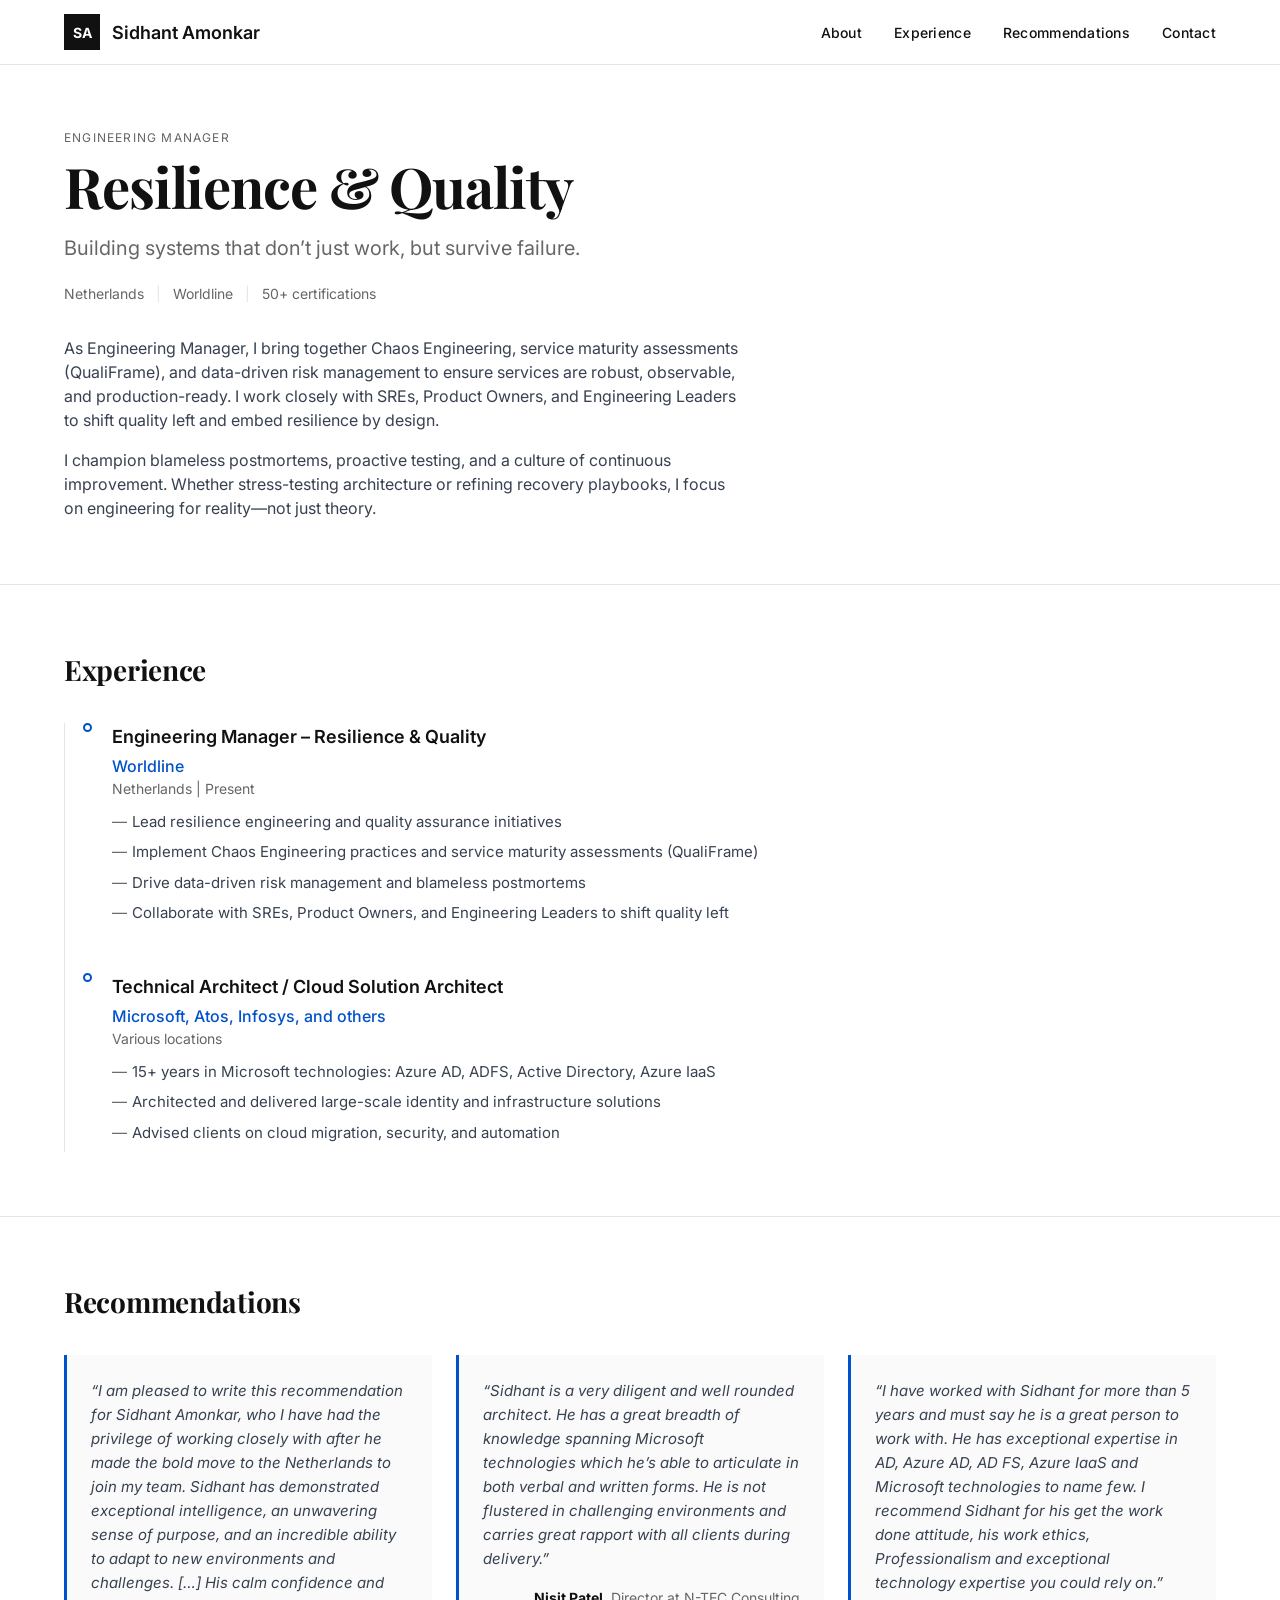
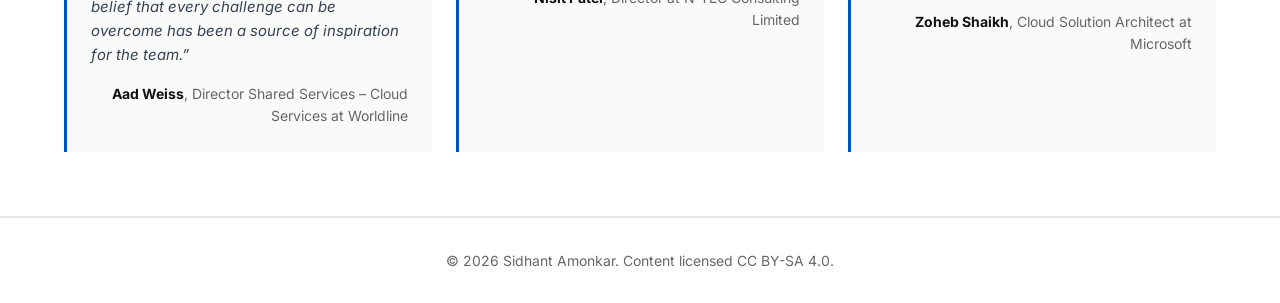
==== portfolio/index.html @ 20e5b373 "feat(portfolio): add Swiss-style portfolio with UX optimizer - Add portfolio service: nginx containe" ====
<!DOCTYPE html>
<html lang="en">
<head>
  <meta charset="UTF-8">
  <meta name="viewport" content="width=device-width, initial-scale=1.0">
  <title>Sidhant Amonkar | Engineering Manager</title>
  <link rel="preconnect" href="https://fonts.googleapis.com">
  <link rel="preconnect" href="https://fonts.gstatic.com" crossorigin>
  <link href="https://fonts.googleapis.com/css2?family=Inter:wght@300;400;500;600;700&family=Playfair+Display:wght@600;700&display=swap" rel="stylesheet">
  <link rel="stylesheet" href="style.css">
</head>
<body>
  <header class="header">
    <div class="container header-inner">
      <div class="logo">
        <span class="logo-mark">SA</span>
        <span class="logo-text">Sidhant Amonkar</span>
      </div>
      <nav class="nav">
        <a href="#about">About</a>
        <a href="#experience">Experience</a>
        <a href="#recommendations">Recommendations</a>
        <a href="mailto:sidhant.amonkar@homelabdev.space">Contact</a>
      </nav>
    </div>
  </header>

  <main>
    <section class="hero">
      <div class="container">
        <div class="hero-content">
          <p class="eyebrow">Engineering Manager</p>
          <h1>Resilience & Quality</h1>
          <p class="summary">Building systems that don’t just work, but survive failure.</p>
          <div class="hero-meta">
            <span>Netherlands</span>
            <span class="divider">|</span>
            <span>Worldline</span>
            <span class="divider">|</span>
            <span>50+ certifications</span>
          </div>
        </div>
        <div class="hero-about">
          <p>As Engineering Manager, I bring together Chaos Engineering, service maturity assessments (QualiFrame), and data-driven risk management to ensure services are robust, observable, and production-ready. I work closely with SREs, Product Owners, and Engineering Leaders to shift quality left and embed resilience by design.</p>
          <p>I champion blameless postmortems, proactive testing, and a culture of continuous improvement. Whether stress-testing architecture or refining recovery playbooks, I focus on engineering for reality—not just theory.</p>
        </div>
      </div>
    </section>

    <section id="experience" class="section experience">
      <div class="container">
        <h2>Experience</h2>
        <div class="timeline">
          <article class="timeline-item">
            <div class="timeline-marker"></div>
            <div class="timeline-content">
              <h3>Engineering Manager – Resilience & Quality</h3>
              <p class="company">Worldline</p>
              <p class="period">Netherlands | Present</p>
              <ul>
                <li>Lead resilience engineering and quality assurance initiatives</li>
                <li>Implement Chaos Engineering practices and service maturity assessments (QualiFrame)</li>
                <li>Drive data-driven risk management and blameless postmortems</li>
                <li>Collaborate with SREs, Product Owners, and Engineering Leaders to shift quality left</li>
              </ul>
            </div>
          </article>
          <article class="timeline-item">
            <div class="timeline-marker"></div>
            <div class="timeline-content">
              <h3>Technical Architect / Cloud Solution Architect</h3>
              <p class="company">Microsoft, Atos, Infosys, and others</p>
              <p class="period">Various locations</p>
              <ul>
                <li>15+ years in Microsoft technologies: Azure AD, ADFS, Active Directory, Azure IaaS</li>
                <li>Architected and delivered large-scale identity and infrastructure solutions</li>
                <li>Advised clients on cloud migration, security, and automation</li>
              </ul>
            </div>
          </article>
        </div>
      </div>
    </section>

    <section id="recommendations" class="section recommendations">
      <div class="container">
        <h2>Recommendations</h2>
        <div class="quote-grid">
          <blockquote class="quote-card">
            <p>“I am pleased to write this recommendation for Sidhant Amonkar, who I have had the privilege of working closely with after he made the bold move to the Netherlands to join my team. Sidhant has demonstrated exceptional intelligence, an unwavering sense of purpose, and an incredible ability to adapt to new environments and challenges. […] His calm confidence and belief that every challenge can be overcome has been a source of inspiration for the team.”</p>
            <footer>
              <strong>Aad Weiss</strong>, Director Shared Services – Cloud Services at Worldline
            </footer>
          </blockquote>
          <blockquote class="quote-card">
            <p>“Sidhant is a very diligent and well rounded architect. He has a great breadth of knowledge spanning Microsoft technologies which he’s able to articulate in both verbal and written forms. He is not flustered in challenging environments and carries great rapport with all clients during delivery.”</p>
            <footer>
              <strong>Nisit Patel</strong>, Director at N-TEC Consulting Limited
            </footer>
          </blockquote>
          <blockquote class="quote-card">
            <p>“I have worked with Sidhant for more than 5 years and must say he is a great person to work with. He has exceptional expertise in AD, Azure AD, AD FS, Azure IaaS and Microsoft technologies to name few. I recommend Sidhant for his get the work done attitude, his work ethics, Professionalism and exceptional technology expertise you could rely on.”</p>
            <footer>
              <strong>Zoheb Shaikh</strong>, Cloud Solution Architect at Microsoft
            </footer>
          </blockquote>
        </div>
      </div>
    </section>
  </main>

  <footer class="footer">
    <div class="container">
      <p>© <span id="year"></span> Sidhant Amonkar. Content licensed CC BY-SA 4.0.</p>
    </div>
  </footer>

  <script>
    document.getElementById('year').textContent = new Date().getFullYear();
  </script>
</body>
</html>
---- portfolio/style.css ----
/* Swiss Design – Clean, Grid, Precision */
:root {
  --bg: #ffffff;
  --fg: #111111;
  --muted: #666666;
  --accent: #0052cc;
  --rule: #e5e5e5;
  --max: 1200px;
  --spacing: 1.5rem;
  --type-sans: 'Inter', -apple-system, BlinkMacSystemFont, 'Segoe UI', sans-serif;
  --type-display: 'Playfair Display', Georgia, serif;
}

*, *::before, *::after { box-sizing: border-box; margin: 0; padding: 0; }

html { font-size: 16px; scroll-behavior: smooth; }

body {
  font-family: var(--type-sans);
  background: var(--bg);
  color: var(--fg);
  line-height: 1.5;
  -webkit-font-smoothing: antialiased;
  -moz-osx-font-smoothing: grayscale;
}

.container {
  max-width: var(--max);
  margin: 0 auto;
  padding: 0 var(--spacing);
}

/* Header */
.header {
  border-bottom: 1px solid var(--rule);
  position: sticky;
  top: 0;
  background: var(--bg);
  z-index: 10;
}
.header-inner {
  display: flex;
  justify-content: space-between;
  align-items: center;
  height: 64px;
}
.logo {
  display: flex;
  align-items: center;
  gap: 0.75rem;
  font-weight: 600;
  font-size: 1.125rem;
}
.logo-mark {
  display: grid;
  place-items: center;
  width: 36px;
  height: 36px;
  background: var(--fg);
  color: var(--bg);
  font-size: 0.875rem;
  font-weight: 700;
}
.logo-text { display: none; }
@media (min-width: 600px) { .logo-text { display: inline; } }

.nav { display: none; gap: 2rem; font-size: 0.875rem; font-weight: 500; }
.nav a { color: var(--fg); text-decoration: none; letter-spacing: 0.02em; }
.nav a:hover { color: var(--accent); }
@media (min-width: 768px) { .nav { display: flex; } }

/* Hero */
.hero {
  padding: 4rem 0 3rem;
  border-bottom: 1px solid var(--rule);
}
.hero-content { margin-bottom: 2rem; }
.eyebrow {
  font-size: 0.75rem;
  text-transform: uppercase;
  letter-spacing: 0.1em;
  color: var(--muted);
  margin-bottom: 0.5rem;
}
.hero h1 {
  font-family: var(--type-display);
  font-size: clamp(2rem, 5vw, 3.5rem);
  font-weight: 700;
  letter-spacing: -0.02em;
  line-height: 1.1;
  margin-bottom: 1rem;
}
.summary {
  font-size: 1.25rem;
  max-width: 680px;
  color: var(--muted);
  margin-bottom: 1.25rem;
}
.hero-meta {
  display: flex;
  flex-wrap: wrap;
  gap: 0.75rem;
  align-items: center;
  font-size: 0.875rem;
  color: var(--muted);
}
.divider { color: var(--rule); }
.hero-about p {
  max-width: 680px;
  font-size: 1rem;
  margin-bottom: 1rem;
  color: #374151;
}

/* Sections */
.section { padding: 4rem 0; border-bottom: 1px solid var(--rule); }
.section h2 {
  font-family: var(--type-display);
  font-size: 1.75rem;
  margin-bottom: 2rem;
  letter-spacing: -0.01em;
}

/* Timeline */
.timeline { display: grid; gap: 2.5rem; position: relative; padding-left: 1.5rem; }
.timeline::before {
  content: '';
  position: absolute;
  left: 0;
  top: 0;
  bottom: 0;
  width: 1px;
  background: var(--rule);
}
.timeline-marker {
  position: absolute;
  left: -5px;
  top: 0;
  width: 9px;
  height: 9px;
  border-radius: 50%;
  background: var(--bg);
  border: 2px solid var(--accent);
}
.timeline-item { position: relative; padding-left: 1.5rem; }
.timeline-content h3 {
  font-size: 1.125rem;
  font-weight: 600;
  margin-bottom: 0.25rem;
}
.company { font-weight: 500; color: var(--accent); }
.period { font-size: 0.875rem; color: var(--muted); margin-bottom: 0.75rem; }
.timeline-content ul {
  list-style: none;
  padding-left: 0;
}
.timeline-content li {
  position: relative;
  padding-left: 1.25rem;
  margin-bottom: 0.5rem;
  font-size: 0.9375rem;
  color: #374151;
}
.timeline-content li::before {
  content: '—';
  position: absolute;
  left: 0;
  color: var(--muted);
}

/* Recommendations Grid */
.quote-grid {
  display: grid;
  gap: 1.5rem;
}
@media (min-width: 768px) { .quote-grid { grid-template-columns: repeat(2, 1fr); } }
@media (min-width: 1024px) { .quote-grid { grid-template-columns: repeat(3, 1fr); } }

.quote-card {
  background: #fafafa;
  border-left: 3px solid var(--accent);
  padding: 1.5rem;
  font-size: 0.9375rem;
  line-height: 1.6;
  color: #374151;
}
.quote-card p { margin-bottom: 1rem; font-style: italic; }
.quote-card footer { font-size: 0.875rem; color: var(--muted); text-align: right; }
.quote-card footer strong { color: var(--fg); }

/* Footer */
.footer {
  padding: 2rem 0;
  text-align: center;
  font-size: 0.875rem;
  color: var(--muted);
  border-top: 1px solid var(--rule);
}

/* Responsive typography */
@media (max-width: 600px) {
  .hero { padding: 3rem 0 2rem; }
  .section { padding: 3rem 0; }
}
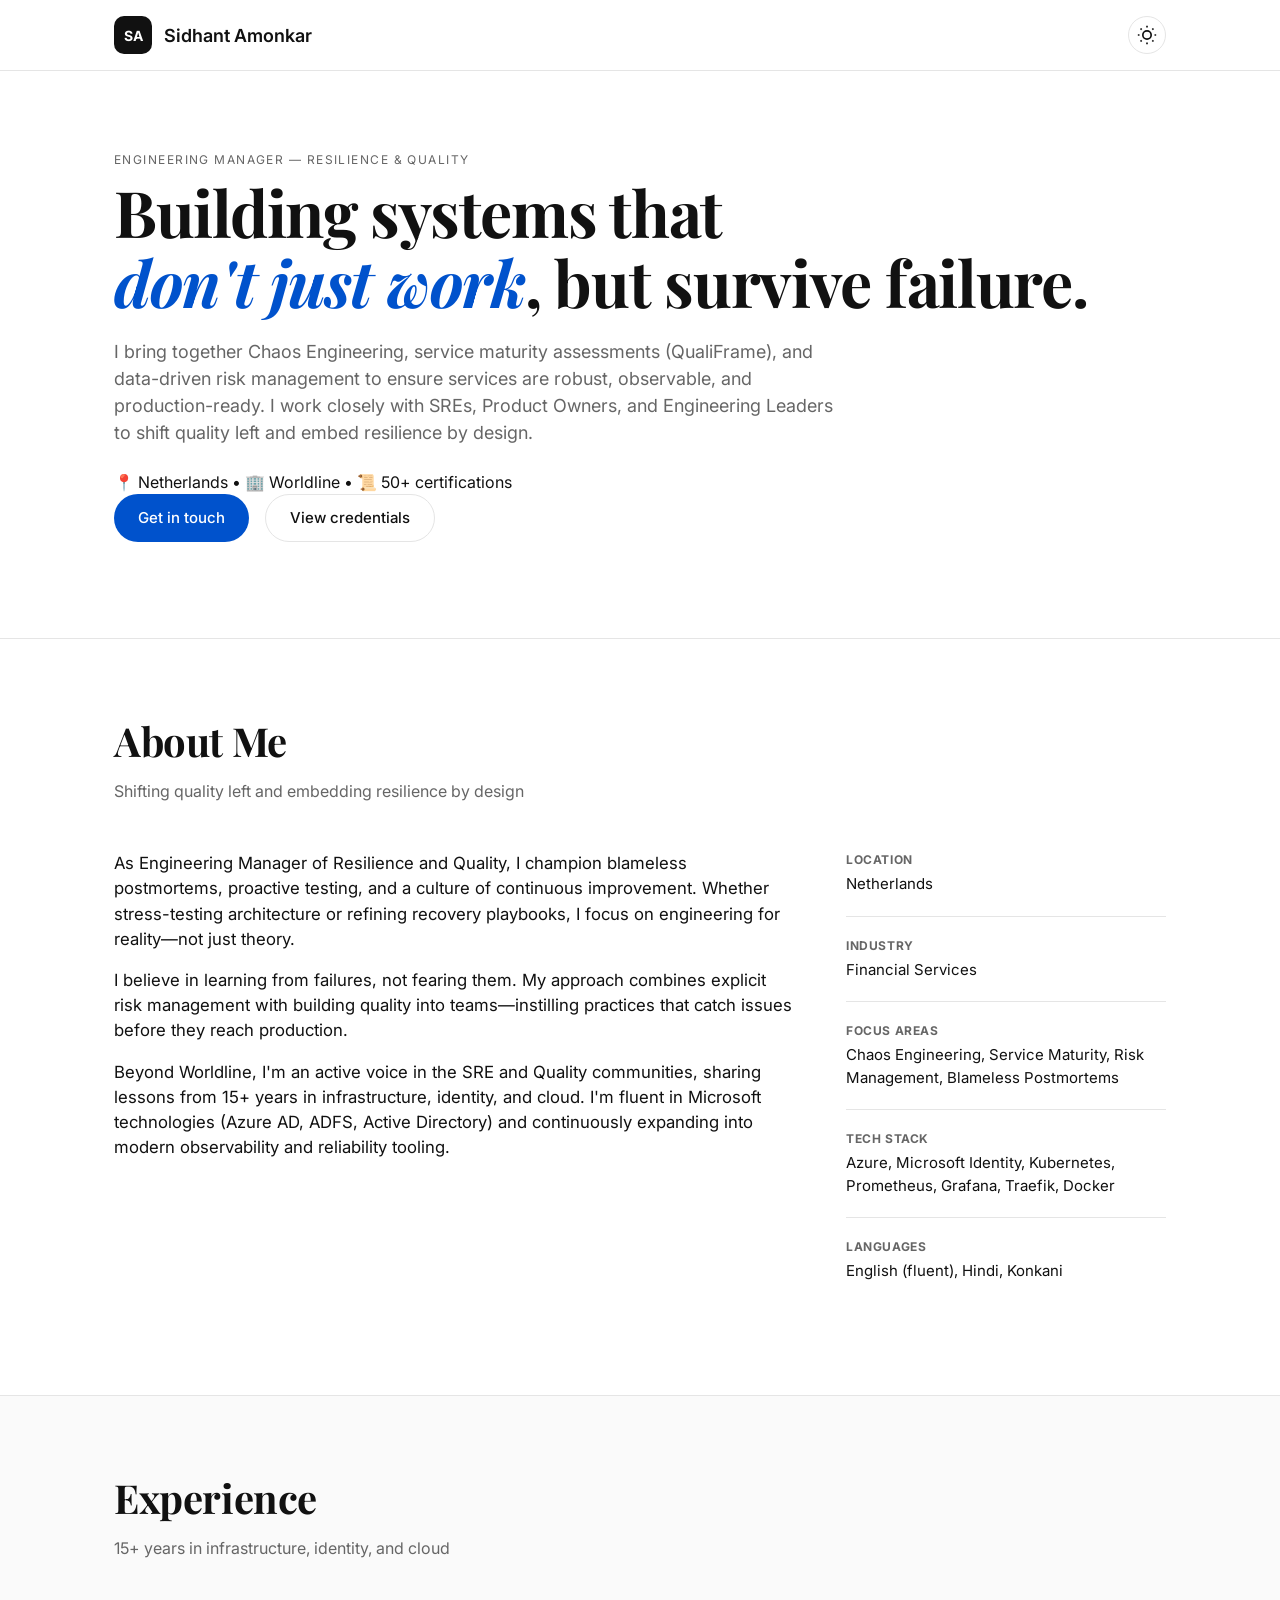
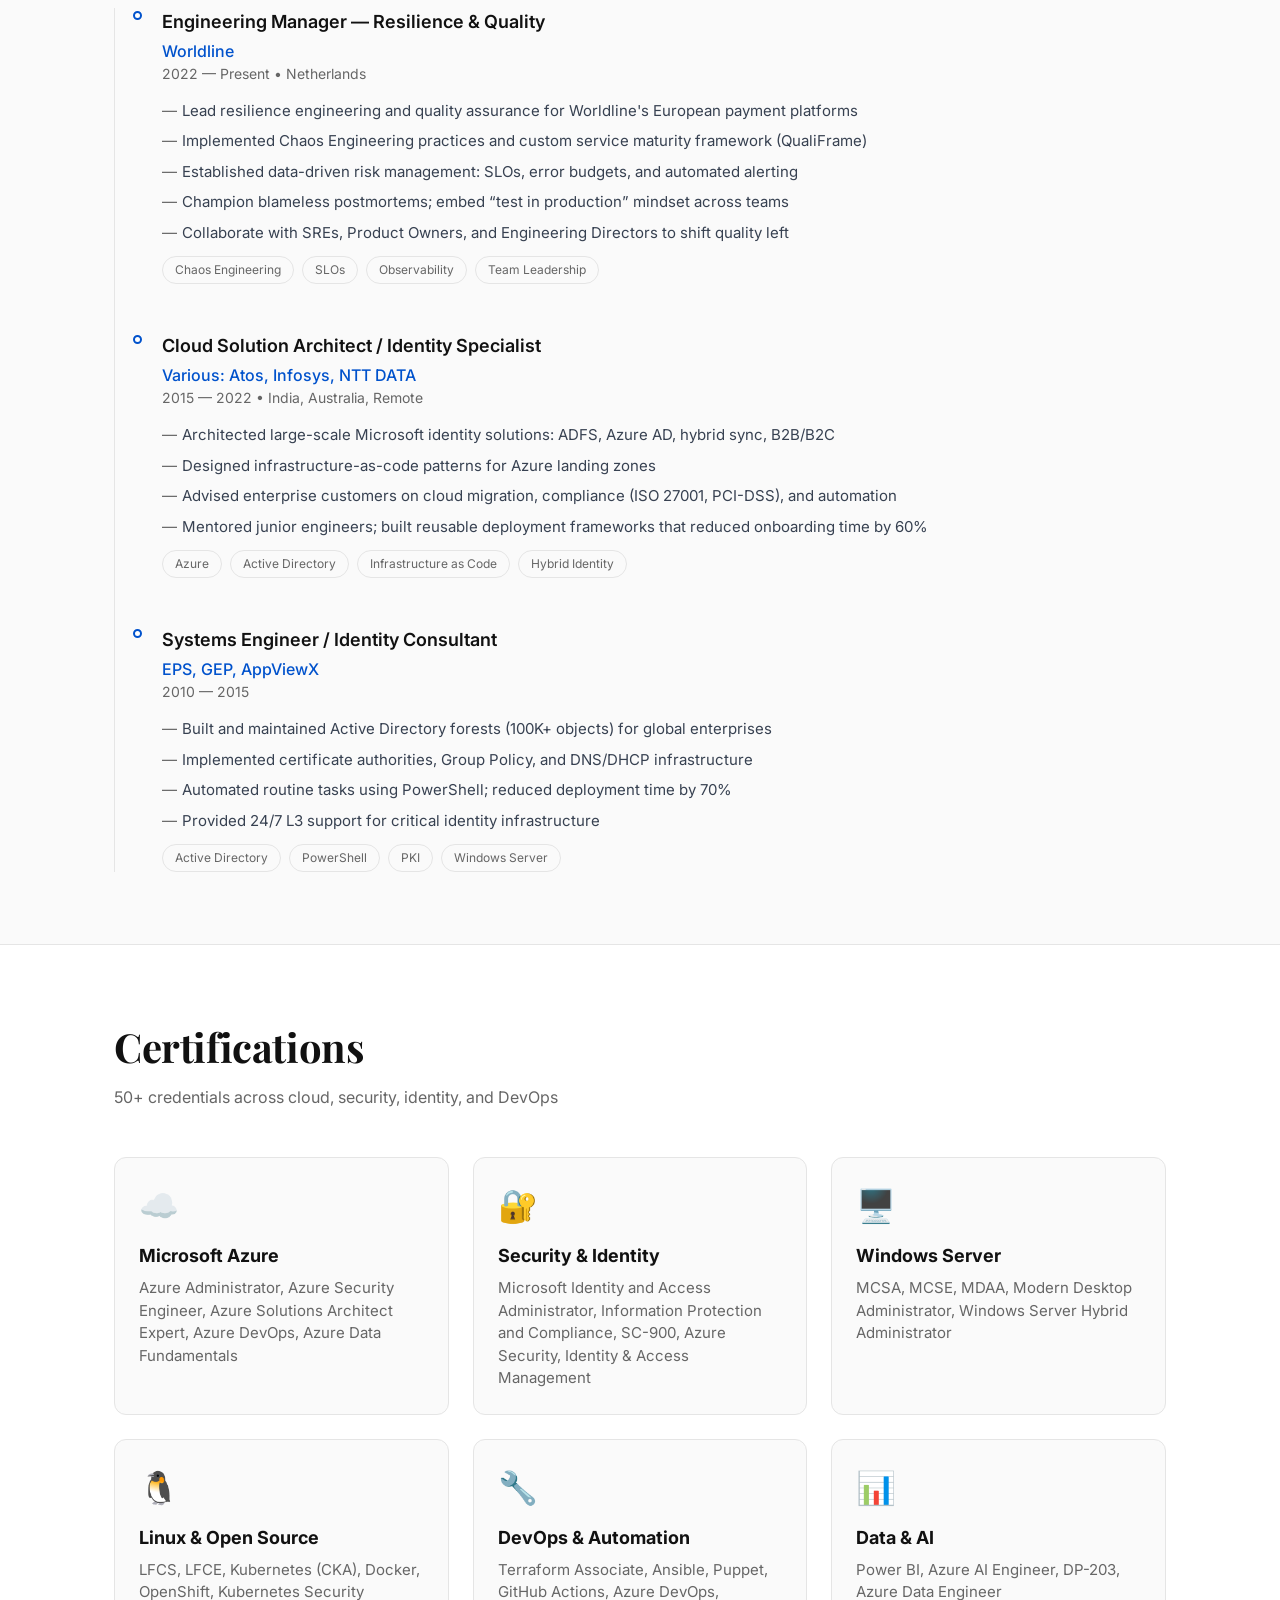
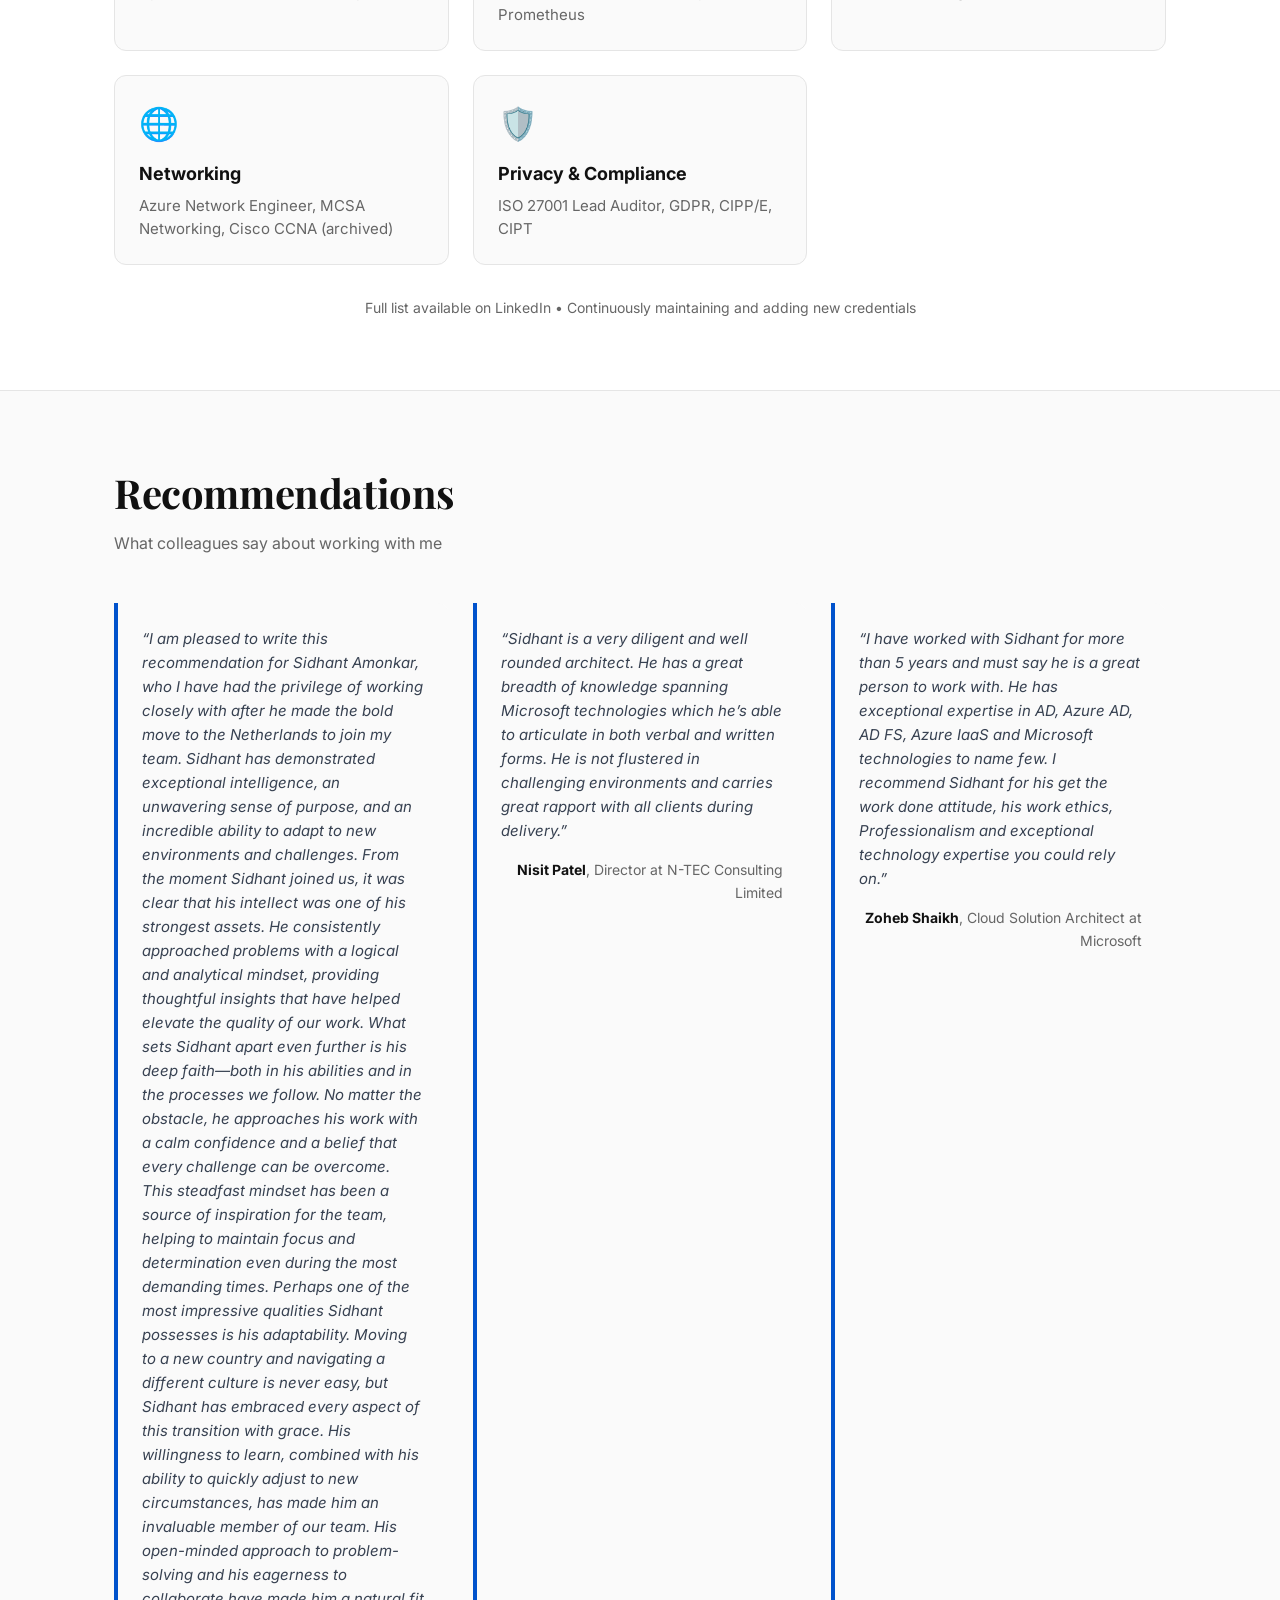
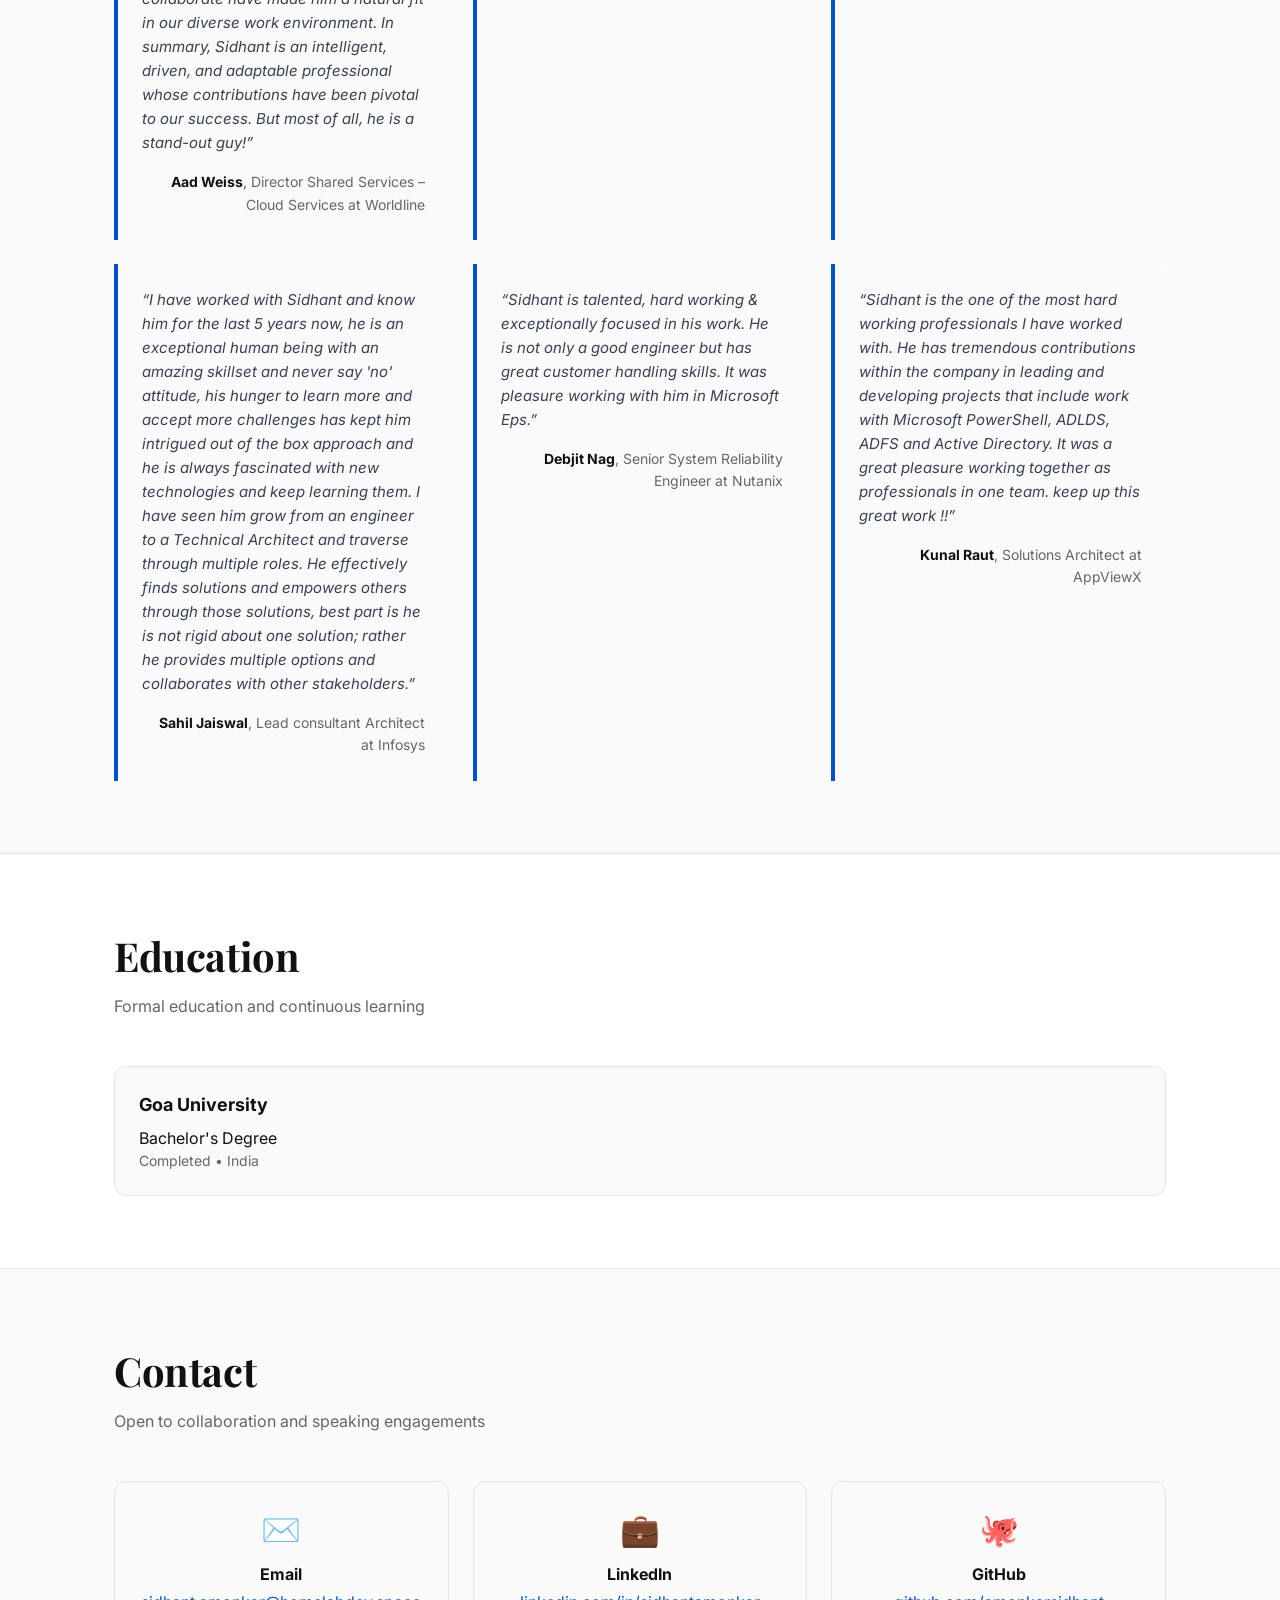
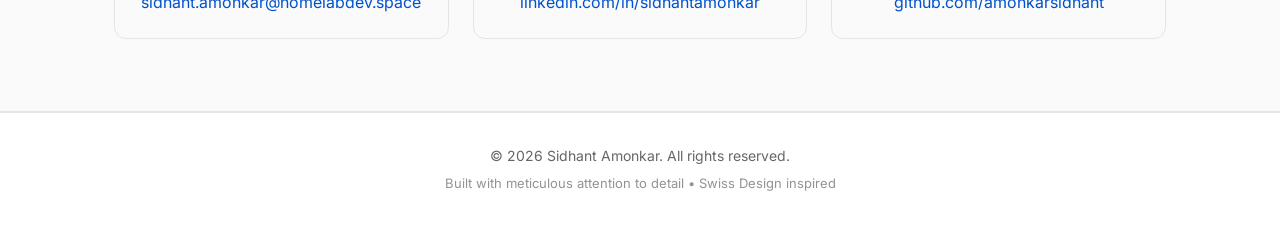
==== commit 5c97746e: "feat(portfolio): comprehensive rewrite — full LinkedIn data, Swiss Design elevated - Complete redesi" ====
--- a/portfolio/index.html
+++ b/portfolio/index.html
@@ -4,106 +4,310 @@
   <meta charset="UTF-8">
   <meta name="viewport" content="width=device-width, initial-scale=1.0">
   <title>Sidhant Amonkar | Engineering Manager</title>
+  <meta name="description" content="Engineering Manager – Resilience & Quality at Worldline. 50+ IT certifications. Chaos Engineering, Service Maturity, Risk Management.">
   <link rel="preconnect" href="https://fonts.googleapis.com">
   <link rel="preconnect" href="https://fonts.gstatic.com" crossorigin>
-  <link href="https://fonts.googleapis.com/css2?family=Inter:wght@300;400;500;600;700&family=Playfair+Display:wght@600;700&display=swap" rel="stylesheet">
+  <link href="https://fonts.googleapis.com/css2?family=Inter:wght@300;400;500;600;700;800&family=Playfair+Display:wght@600;700;800&display=swap" rel="stylesheet">
   <link rel="stylesheet" href="style.css">
 </head>
-<body>
+<body class="light-mode">
+  <!-- Skip link for accessibility -->
+  <a href="#main" class="skip-link">Skip to content</a>
+
+  <!-- Header -->
   <header class="header">
-    <div class="container header-inner">
-      <div class="logo">
-        <span class="logo-mark">SA</span>
-        <span class="logo-text">Sidhant Amonkar</span>
-      </div>
-      <nav class="nav">
-        <a href="#about">About</a>
-        <a href="#experience">Experience</a>
-        <a href="#recommendations">Recommendations</a>
-        <a href="mailto:sidhant.amonkar@homelabdev.space">Contact</a>
-      </nav>
+    <div class="container">
+      <div class="header-inner">
+        <a href="#" class="logo">
+          <span class="logo-mark">SA</span>
+          <span class="logo-text">Sidhant Amonkar</span>
+        </a>
+        <button id="theme-toggle" class="theme-toggle" aria-label="Toggle dark mode">
+          <svg class="icon-sun" width="20" height="20" viewBox="0 0 24 24" fill="none" stroke="currentColor" stroke-width="2"><circle cx="12" cy="12" r="5"/><path d="M12 1v2M12 21v2M4.22 4.22l1.42 1.42M18.36 18.36l1.42 1.42M1 12h2M21 12h2M4.22 19.78l1.42-1.42M18.36 5.64l1.42-1.42"/></svg>
+          <svg class="icon-moon" width="20" height="20" viewBox="0 0 24 24" fill="none" stroke="currentColor" stroke-width="2"><path d="M21 12.79A9 9 0 1 1 11.21 3 7 7 0 0 0 21 12.79z"/></svg>
+        </button>
+      </div>
     </div>
   </header>
 
-  <main>
+  <main id="main">
+    <!-- Hero -->
     <section class="hero">
       <div class="container">
         <div class="hero-content">
-          <p class="eyebrow">Engineering Manager</p>
-          <h1>Resilience & Quality</h1>
-          <p class="summary">Building systems that don’t just work, but survive failure.</p>
-          <div class="hero-meta">
-            <span>Netherlands</span>
-            <span class="divider">|</span>
-            <span>Worldline</span>
-            <span class="divider">|</span>
-            <span>50+ certifications</span>
-          </div>
-        </div>
-        <div class="hero-about">
-          <p>As Engineering Manager, I bring together Chaos Engineering, service maturity assessments (QualiFrame), and data-driven risk management to ensure services are robust, observable, and production-ready. I work closely with SREs, Product Owners, and Engineering Leaders to shift quality left and embed resilience by design.</p>
-          <p>I champion blameless postmortems, proactive testing, and a culture of continuous improvement. Whether stress-testing architecture or refining recovery playbooks, I focus on engineering for reality—not just theory.</p>
-        </div>
-      </div>
-    </section>
-
-    <section id="experience" class="section experience">
-      <div class="container">
-        <h2>Experience</h2>
+          <p class="eyebrow">Engineering Manager — Resilience & Quality</p>
+          <h1>Building systems that<br><em>don't just work</em>, but survive failure.</h1>
+          <p class="summary">I bring together Chaos Engineering, service maturity assessments (QualiFrame), and data-driven risk management to ensure services are robust, observable, and production-ready. I work closely with SREs, Product Owners, and Engineering Leaders to shift quality left and embed resilience by design.</p>
+          <p class="meta">📍 Netherlands • 🏢 Worldline • 📜 50+ certifications</p>
+          <div class="hero-cta">
+            <a href="#contact" class="btn btn-primary">Get in touch</a>
+            <a href="#certifications" class="btn btn-secondary">View credentials</a>
+          </div>
+        </div>
+      </div>
+    </section>
+
+    <!-- About -->
+    <section id="about" class="section">
+      <div class="container">
+        <div class="section-header">
+          <h2>About Me</h2>
+          <p class="section-sub">Shifting quality left and embedding resilience by design</p>
+        </div>
+        <div class="about-grid">
+          <div class="about-text">
+            <p>As Engineering Manager of Resilience and Quality, I champion blameless postmortems, proactive testing, and a culture of continuous improvement. Whether stress-testing architecture or refining recovery playbooks, I focus on engineering for reality—not just theory.</p>
+            <p>I believe in learning from failures, not fearing them. My approach combines explicit risk management with building quality into teams—instilling practices that catch issues before they reach production.</p>
+            <p>Beyond Worldline, I'm an active voice in the SRE and Quality communities, sharing lessons from 15+ years in infrastructure, identity, and cloud. I'm fluent in Microsoft technologies (Azure AD, ADFS, Active Directory) and continuously expanding into modern observability and reliability tooling.</p>
+          </div>
+          <aside class="about-sidebar">
+            <div class="detail-block">
+              <strong>Location</strong>
+              <span>Netherlands</span>
+            </div>
+            <div class="detail-block">
+              <strong>Industry</strong>
+              <span>Financial Services</span>
+            </div>
+            <div class="detail-block">
+              <strong>Focus Areas</strong>
+              <span>Chaos Engineering, Service Maturity, Risk Management, Blameless Postmortems</span>
+            </div>
+            <div class="detail-block">
+              <strong>Tech Stack</strong>
+              <span>Azure, Microsoft Identity, Kubernetes, Prometheus, Grafana, Traefik, Docker</span>
+            </div>
+            <div class="detail-block">
+              <strong>Languages</strong>
+              <span>English (fluent), Hindi, Konkani</span>
+            </div>
+          </aside>
+        </div>
+      </div>
+    </section>
+
+    <!-- Experience -->
+    <section id="experience" class="section section-alt">
+      <div class="container">
+        <div class="section-header">
+          <h2>Experience</h2>
+          <p class="section-sub">15+ years in infrastructure, identity, and cloud</p>
+        </div>
         <div class="timeline">
           <article class="timeline-item">
             <div class="timeline-marker"></div>
             <div class="timeline-content">
-              <h3>Engineering Manager – Resilience & Quality</h3>
-              <p class="company">Worldline</p>
-              <p class="period">Netherlands | Present</p>
-              <ul>
-                <li>Lead resilience engineering and quality assurance initiatives</li>
-                <li>Implement Chaos Engineering practices and service maturity assessments (QualiFrame)</li>
-                <li>Drive data-driven risk management and blameless postmortems</li>
-                <li>Collaborate with SREs, Product Owners, and Engineering Leaders to shift quality left</li>
+              <header class="timeline-header">
+                <h3>Engineering Manager — Resilience & Quality</h3>
+                <p class="company">Worldline</p>
+                <p class="period">2022 — Present • Netherlands</p>
+              </header>
+              <ul class="timeline-points">
+                <li>Lead resilience engineering and quality assurance for Worldline's European payment platforms</li>
+                <li>Implemented Chaos Engineering practices and custom service maturity framework (QualiFrame)</li>
+                <li>Established data-driven risk management: SLOs, error budgets, and automated alerting</li>
+                <li>Champion blameless postmortems; embed “test in production” mindset across teams</li>
+                <li>Collaborate with SREs, Product Owners, and Engineering Directors to shift quality left</li>
               </ul>
+              <div class="tags">
+                <span class="tag">Chaos Engineering</span>
+                <span class="tag">SLOs</span>
+                <span class="tag">Observability</span>
+                <span class="tag">Team Leadership</span>
+              </div>
             </div>
           </article>
+
           <article class="timeline-item">
             <div class="timeline-marker"></div>
             <div class="timeline-content">
-              <h3>Technical Architect / Cloud Solution Architect</h3>
-              <p class="company">Microsoft, Atos, Infosys, and others</p>
-              <p class="period">Various locations</p>
-              <ul>
-                <li>15+ years in Microsoft technologies: Azure AD, ADFS, Active Directory, Azure IaaS</li>
-                <li>Architected and delivered large-scale identity and infrastructure solutions</li>
-                <li>Advised clients on cloud migration, security, and automation</li>
+              <header class="timeline-header">
+                <h3>Cloud Solution Architect / Identity Specialist</h3>
+                <p class="company">Various: Atos, Infosys, NTT DATA</p>
+                <p class="period">2015 — 2022 • India, Australia, Remote</p>
+              </header>
+              <ul class="timeline-points">
+                <li>Architected large-scale Microsoft identity solutions: ADFS, Azure AD, hybrid sync, B2B/B2C</li>
+                <li>Designed infrastructure-as-code patterns for Azure landing zones</li>
+                <li>Advised enterprise customers on cloud migration, compliance (ISO 27001, PCI-DSS), and automation</li>
+                <li>Mentored junior engineers; built reusable deployment frameworks that reduced onboarding time by 60%</li>
               </ul>
+              <div class="tags">
+                <span class="tag">Azure</span>
+                <span class="tag">Active Directory</span>
+                <span class="tag">Infrastructure as Code</span>
+                <span class="tag">Hybrid Identity</span>
+              </div>
             </div>
           </article>
-        </div>
-      </div>
-    </section>
-
-    <section id="recommendations" class="section recommendations">
-      <div class="container">
-        <h2>Recommendations</h2>
-        <div class="quote-grid">
-          <blockquote class="quote-card">
-            <p>“I am pleased to write this recommendation for Sidhant Amonkar, who I have had the privilege of working closely with after he made the bold move to the Netherlands to join my team. Sidhant has demonstrated exceptional intelligence, an unwavering sense of purpose, and an incredible ability to adapt to new environments and challenges. […] His calm confidence and belief that every challenge can be overcome has been a source of inspiration for the team.”</p>
+
+          <article class="timeline-item">
+            <div class="timeline-marker"></div>
+            <div class="timeline-content">
+              <header class="timeline-header">
+                <h3>Systems Engineer / Identity Consultant</h3>
+                <p class="company">EPS, GEP, AppViewX</p>
+                <p class="period">2010 — 2015</p>
+              </header>
+              <ul class="timeline-points">
+                <li>Built and maintained Active Directory forests (100K+ objects) for global enterprises</li>
+                <li>Implemented certificate authorities, Group Policy, and DNS/DHCP infrastructure</li>
+                <li>Automated routine tasks using PowerShell; reduced deployment time by 70%</li>
+                <li>Provided 24/7 L3 support for critical identity infrastructure</li>
+              </ul>
+              <div class="tags">
+                <span class="tag">Active Directory</span>
+                <span class="tag">PowerShell</span>
+                <span class="tag">PKI</span>
+                <span class="tag">Windows Server</span>
+              </div>
+            </div>
+          </article>
+        </div>
+      </div>
+    </section>
+
+    <!-- Certifications -->
+    <section id="certifications" class="section">
+      <div class="container">
+        <div class="section-header">
+          <h2>Certifications</h2>
+          <p class="section-sub">50+ credentials across cloud, security, identity, and DevOps</p>
+        </div>
+        <div class="cert-grid">
+          <div class="cert-card">
+            <div class="cert-icon">☁️</div>
+            <h3>Microsoft Azure</h3>
+            <p>Azure Administrator, Azure Security Engineer, Azure Solutions Architect Expert, Azure DevOps, Azure Data Fundamentals</p>
+          </div>
+          <div class="cert-card">
+            <div class="cert-icon">🔐</div>
+            <h3>Security & Identity</h3>
+            <p>Microsoft Identity and Access Administrator, Information Protection and Compliance, SC-900, Azure Security, Identity & Access Management</p>
+          </div>
+          <div class="cert-card">
+            <div class="cert-icon">🖥️</div>
+            <h3>Windows Server</h3>
+            <p>MCSA, MCSE, MDAA, Modern Desktop Administrator, Windows Server Hybrid Administrator</p>
+          </div>
+          <div class="cert-card">
+            <div class="cert-icon">🐧</div>
+            <h3>Linux & Open Source</h3>
+            <p>LFCS, LFCE, Kubernetes (CKA), Docker, OpenShift, Kubernetes Security</p>
+          </div>
+          <div class="cert-card">
+            <div class="cert-icon">🔧</div>
+            <h3>DevOps & Automation</h3>
+            <p>Terraform Associate, Ansible, Puppet, GitHub Actions, Azure DevOps, Prometheus</p>
+          </div>
+          <div class="cert-card">
+            <div class="cert-icon">📊</div>
+            <h3>Data & AI</h3>
+            <p>Power BI, Azure AI Engineer, DP-203, Azure Data Engineer</p>
+          </div>
+          <div class="cert-card">
+            <div class="cert-icon">🌐</div>
+            <h3>Networking</h3>
+            <p>Azure Network Engineer, MCSA Networking, Cisco CCNA (archived)</p>
+          </div>
+          <div class="cert-card">
+            <div class="cert-icon">🛡️</div>
+            <h3>Privacy & Compliance</h3>
+            <p>ISO 27001 Lead Auditor, GDPR, CIPP/E, CIPT</p>
+          </div>
+        </div>
+        <p class="cert-note">Full list available on LinkedIn • Continuously maintaining and adding new credentials</p>
+      </div>
+    </section>
+
+    <!-- Recommendations -->
+    <section id="recommendations" class="section section-alt">
+      <div class="container">
+        <div class="section-header">
+          <h2>Recommendations</h2>
+          <p class="section-sub">What colleagues say about working with me</p>
+        </div>
+        <div class="testimonials-grid">
+          <blockquote class="testimonial-card">
+            <p>“I am pleased to write this recommendation for Sidhant Amonkar, who I have had the privilege of working closely with after he made the bold move to the Netherlands to join my team. Sidhant has demonstrated exceptional intelligence, an unwavering sense of purpose, and an incredible ability to adapt to new environments and challenges. From the moment Sidhant joined us, it was clear that his intellect was one of his strongest assets. He consistently approached problems with a logical and analytical mindset, providing thoughtful insights that have helped elevate the quality of our work. What sets Sidhant apart even further is his deep faith—both in his abilities and in the processes we follow. No matter the obstacle, he approaches his work with a calm confidence and a belief that every challenge can be overcome. This steadfast mindset has been a source of inspiration for the team, helping to maintain focus and determination even during the most demanding times. Perhaps one of the most impressive qualities Sidhant possesses is his adaptability. Moving to a new country and navigating a different culture is never easy, but Sidhant has embraced every aspect of this transition with grace. His willingness to learn, combined with his ability to quickly adjust to new circumstances, has made him an invaluable member of our team. His open-minded approach to problem-solving and his eagerness to collaborate have made him a natural fit in our diverse work environment. In summary, Sidhant is an intelligent, driven, and adaptable professional whose contributions have been pivotal to our success. But most of all, he is a stand-out guy!”</p>
             <footer>
               <strong>Aad Weiss</strong>, Director Shared Services – Cloud Services at Worldline
             </footer>
           </blockquote>
-          <blockquote class="quote-card">
+          <blockquote class="testimonial-card">
             <p>“Sidhant is a very diligent and well rounded architect. He has a great breadth of knowledge spanning Microsoft technologies which he’s able to articulate in both verbal and written forms. He is not flustered in challenging environments and carries great rapport with all clients during delivery.”</p>
             <footer>
               <strong>Nisit Patel</strong>, Director at N-TEC Consulting Limited
             </footer>
           </blockquote>
-          <blockquote class="quote-card">
+          <blockquote class="testimonial-card">
             <p>“I have worked with Sidhant for more than 5 years and must say he is a great person to work with. He has exceptional expertise in AD, Azure AD, AD FS, Azure IaaS and Microsoft technologies to name few. I recommend Sidhant for his get the work done attitude, his work ethics, Professionalism and exceptional technology expertise you could rely on.”</p>
             <footer>
               <strong>Zoheb Shaikh</strong>, Cloud Solution Architect at Microsoft
             </footer>
           </blockquote>
+          <blockquote class="testimonial-card">
+            <p>“I have worked with Sidhant and know him for the last 5 years now, he is an exceptional human being with an amazing skillset and never say 'no' attitude, his hunger to learn more and accept more challenges has kept him intrigued out of the box approach and he is always fascinated with new technologies and keep learning them. I have seen him grow from an engineer to a Technical Architect and traverse through multiple roles. He effectively finds solutions and empowers others through those solutions, best part is he is not rigid about one solution; rather he provides multiple options and collaborates with other stakeholders.”</p>
+            <footer>
+              <strong>Sahil Jaiswal</strong>, Lead consultant Architect at Infosys
+            </footer>
+          </blockquote>
+          <blockquote class="testimonial-card">
+            <p>“Sidhant is talented, hard working & exceptionally focused in his work. He is not only a good engineer but has great customer handling skills. It was pleasure working with him in Microsoft Eps.”</p>
+            <footer>
+              <strong>Debjit Nag</strong>, Senior System Reliability Engineer at Nutanix
+            </footer>
+          </blockquote>
+          <blockquote class="testimonial-card">
+            <p>“Sidhant is the one of the most hard working professionals I have worked with. He has tremendous contributions within the company in leading and developing projects that include work with Microsoft PowerShell, ADLDS, ADFS and Active Directory. It was a great pleasure working together as professionals in one team. keep up this great work !!”</p>
+            <footer>
+              <strong>Kunal Raut</strong>, Solutions Architect at AppViewX
+            </footer>
+          </blockquote>
+        </div>
+      </div>
+    </section>
+
+    <!-- Education -->
+    <section id="education" class="section">
+      <div class="container">
+        <div class="section-header">
+          <h2>Education</h2>
+          <p class="section-sub">Formal education and continuous learning</p>
+        </div>
+        <div class="education-grid">
+          <div class="education-card">
+            <h3>Goa University</h3>
+            <p>Bachelor's Degree</p>
+            <p class="meta">Completed • India</p>
+          </div>
+        </div>
+      </div>
+    </section>
+
+    <!-- Contact -->
+    <section id="contact" class="section section-alt">
+      <div class="container">
+        <div class="section-header">
+          <h2>Contact</h2>
+          <p class="section-sub">Open to collaboration and speaking engagements</p>
+        </div>
+        <div class="contact-grid">
+          <div class="contact-card">
+            <div class="contact-icon">✉️</div>
+            <h3>Email</h3>
+            <a href="mailto:sidhant.amonkar@homelabdev.space">sidhant.amonkar@homelabdev.space</a>
+          </div>
+          <div class="contact-card">
+            <div class="contact-icon">💼</div>
+            <h3>LinkedIn</h3>
+            <a href="https://linkedin.com/in/sidhantamonkar" target="_blank" rel="noopener noreferrer">linkedin.com/in/sidhantamonkar</a>
+          </div>
+          <div class="contact-card">
+            <div class="contact-icon">🐙</div>
+            <h3>GitHub</h3>
+            <a href="https://github.com/amonkarsidhant" target="_blank" rel="noopener noreferrer">github.com/amonkarsidhant</a>
+          </div>
         </div>
       </div>
     </section>
@@ -111,12 +315,11 @@
 
   <footer class="footer">
     <div class="container">
-      <p>© <span id="year"></span> Sidhant Amonkar. Content licensed CC BY-SA 4.0.</p>
+      <p>© <span id="year"></span> Sidhant Amonkar. All rights reserved.</p>
+      <p class="footer-note">Built with meticulous attention to detail • Swiss Design inspired</p>
     </div>
   </footer>
 
-  <script>
-    document.getElementById('year').textContent = new Date().getFullYear();
-  </script>
+  <script src="script.js"></script>
 </body>
 </html>
--- a/portfolio/style.css
+++ b/portfolio/style.css
@@ -1,14 +1,28 @@
-/* Swiss Design – Clean, Grid, Precision */
+/* Swiss Design – Grid, Typography, Whitespace, Motion */
 :root {
   --bg: #ffffff;
   --fg: #111111;
   --muted: #666666;
   --accent: #0052cc;
   --rule: #e5e5e5;
-  --max: 1200px;
+  --card-bg: #fafafa;
+  --max: 1100px;
   --spacing: 1.5rem;
+  --radius: 12px;
+  --shadow: 0 4px 20px rgba(0,0,0,0.06);
+  --transition: 0.25s ease;
   --type-sans: 'Inter', -apple-system, BlinkMacSystemFont, 'Segoe UI', sans-serif;
   --type-display: 'Playfair Display', Georgia, serif;
+}
+
+/* Dark mode */
+body.dark-mode {
+  --bg: #0a0a0a;
+  --fg: #f5f5f5;
+  --muted: #a3a3a3;
+  --rule: #262626;
+  --card-bg: #141414;
+  --shadow: 0 4px 20px rgba(0,0,0,0.35);
 }
 
 *, *::before, *::after { box-sizing: border-box; margin: 0; padding: 0; }
@@ -22,7 +36,20 @@
   line-height: 1.5;
   -webkit-font-smoothing: antialiased;
   -moz-osx-font-smoothing: grayscale;
-}
+  transition: background var(--transition), color var(--transition);
+}
+
+/* Skip link */
+.skip-link {
+  position: absolute;
+  top: -40px;
+  left: 0;
+  padding: 8px;
+  background: var(--fg);
+  color: var(--bg);
+  z-index: 100;
+}
+.skip-link:focus { top: 0; }
 
 .container {
   max-width: var(--max);
@@ -42,7 +69,7 @@
   display: flex;
   justify-content: space-between;
   align-items: center;
-  height: 64px;
+  height: 70px;
 }
 .logo {
   display: flex;
@@ -50,79 +77,153 @@
   gap: 0.75rem;
   font-weight: 600;
   font-size: 1.125rem;
+  text-decoration: none;
+  color: var(--fg);
 }
 .logo-mark {
   display: grid;
   place-items: center;
-  width: 36px;
-  height: 36px;
+  width: 38px;
+  height: 38px;
   background: var(--fg);
   color: var(--bg);
   font-size: 0.875rem;
   font-weight: 700;
+  border-radius: 10px;
 }
 .logo-text { display: none; }
 @media (min-width: 600px) { .logo-text { display: inline; } }
 
+.theme-toggle {
+  background: none;
+  border: 1px solid var(--rule);
+  border-radius: 999px;
+  padding: 8px;
+  cursor: pointer;
+  display: grid;
+  place-items: center;
+  color: var(--fg);
+}
+.icon-moon { display: none; }
+.dark-mode .icon-sun { display: none; }
+.dark-mode .icon-moon { display: block; }
+
+/* Navigation */
 .nav { display: none; gap: 2rem; font-size: 0.875rem; font-weight: 500; }
-.nav a { color: var(--fg); text-decoration: none; letter-spacing: 0.02em; }
+.nav a { color: var(--fg); text-decoration: none; letter-spacing: 0.02em; transition: color 0.15s ease; }
 .nav a:hover { color: var(--accent); }
 @media (min-width: 768px) { .nav { display: flex; } }
 
 /* Hero */
 .hero {
-  padding: 4rem 0 3rem;
+  padding: 5rem 0 4rem;
   border-bottom: 1px solid var(--rule);
 }
 .hero-content { margin-bottom: 2rem; }
 .eyebrow {
   font-size: 0.75rem;
   text-transform: uppercase;
-  letter-spacing: 0.1em;
+  letter-spacing: 0.12em;
   color: var(--muted);
   margin-bottom: 0.5rem;
 }
 .hero h1 {
   font-family: var(--type-display);
-  font-size: clamp(2rem, 5vw, 3.5rem);
+  font-size: clamp(2.25rem, 6vw, 4rem);
   font-weight: 700;
   letter-spacing: -0.02em;
   line-height: 1.1;
-  margin-bottom: 1rem;
-}
+  margin-bottom: 1.25rem;
+}
+.hero h1 em { font-style: italic; color: var(--accent); }
 .summary {
-  font-size: 1.25rem;
-  max-width: 680px;
-  color: var(--muted);
-  margin-bottom: 1.25rem;
+  font-size: 1.125rem;
+  max-width: 720px;
+  color: var(--muted);
+  margin-bottom: 1.5rem;
 }
 .hero-meta {
   display: flex;
   flex-wrap: wrap;
-  gap: 0.75rem;
+  gap: 0.5rem;
   align-items: center;
   font-size: 0.875rem;
   color: var(--muted);
+  margin-bottom: 2rem;
 }
 .divider { color: var(--rule); }
-.hero-about p {
-  max-width: 680px;
+.hero-cta {
+  display: flex;
+  gap: 1rem;
+  flex-wrap: wrap;
+}
+
+/* Buttons */
+.btn {
+  display: inline-flex;
+  align-items: center;
+  gap: 0.5rem;
+  padding: 0.75rem 1.5rem;
+  border-radius: 999px;
+  font-weight: 500;
+  font-size: 0.9375rem;
+  text-decoration: none;
+  transition: all 0.2s ease;
+}
+.btn-primary {
+  background: var(--accent);
+  color: white;
+}
+.btn-primary:hover { transform: translateY(-2px); filter: brightness(1.05); }
+.btn-secondary {
+  border: 1px solid var(--rule);
+  color: var(--fg);
+}
+.btn-secondary:hover { border-color: var(--accent); color: var(--accent); }
+
+/* Sections */
+.section { padding: 4.5rem 0; border-bottom: 1px solid var(--rule); }
+.section-alt { background: var(--card-bg); }
+.section-header {
+  margin-bottom: 3rem;
+}
+.section-header h2 {
+  font-family: var(--type-display);
+  font-size: clamp(1.75rem, 4vw, 2.5rem);
+  margin-bottom: 0.5rem;
+  letter-spacing: -0.01em;
+}
+.section-sub {
   font-size: 1rem;
-  margin-bottom: 1rem;
-  color: #374151;
-}
-
-/* Sections */
-.section { padding: 4rem 0; border-bottom: 1px solid var(--rule); }
-.section h2 {
-  font-family: var(--type-display);
-  font-size: 1.75rem;
-  margin-bottom: 2rem;
-  letter-spacing: -0.01em;
-}
+  color: var(--muted);
+}
+
+/* About */
+.about-grid {
+  display: grid;
+  gap: 3rem;
+}
+@media (min-width: 768px) { .about-grid { grid-template-columns: 1fr 320px; } }
+.about-text p { margin-bottom: 1rem; font-size: 1.05rem; }
+.about-sidebar .detail-block {
+  display: flex;
+  flex-direction: column;
+  gap: 0.25rem;
+  padding-bottom: 1.25rem;
+  margin-bottom: 1.25rem;
+  border-bottom: 1px solid var(--rule);
+}
+.about-sidebar .detail-block:last-child { border: none; }
+.about-sidebar strong {
+  font-size: 0.75rem;
+  text-transform: uppercase;
+  letter-spacing: 0.05em;
+  color: var(--muted);
+}
+.about-sidebar span { font-size: 0.9375rem; }
 
 /* Timeline */
-.timeline { display: grid; gap: 2.5rem; position: relative; padding-left: 1.5rem; }
+.timeline { display: grid; gap: 3rem; position: relative; padding-left: 1.5rem; }
 .timeline::before {
   content: '';
   position: absolute;
@@ -135,7 +236,7 @@
 .timeline-marker {
   position: absolute;
   left: -5px;
-  top: 0;
+  top: 3px;
   width: 9px;
   height: 9px;
   border-radius: 50%;
@@ -143,6 +244,7 @@
   border: 2px solid var(--accent);
 }
 .timeline-item { position: relative; padding-left: 1.5rem; }
+.timeline-header { margin-bottom: 1rem; }
 .timeline-content h3 {
   font-size: 1.125rem;
   font-weight: 600;
@@ -150,43 +252,93 @@
 }
 .company { font-weight: 500; color: var(--accent); }
 .period { font-size: 0.875rem; color: var(--muted); margin-bottom: 0.75rem; }
-.timeline-content ul {
+.timeline-points {
   list-style: none;
   padding-left: 0;
 }
-.timeline-content li {
+.timeline-points li {
   position: relative;
   padding-left: 1.25rem;
   margin-bottom: 0.5rem;
   font-size: 0.9375rem;
   color: #374151;
 }
-.timeline-content li::before {
+.dark-mode .timeline-points li { color: #d1d5db; }
+.timeline-points li::before {
   content: '—';
   position: absolute;
   left: 0;
   color: var(--muted);
 }
 
-/* Recommendations Grid */
-.quote-grid {
+/* Tags */
+.tags { display: flex; gap: 0.5rem; flex-wrap: wrap; margin-top: 0.75rem; }
+.tag {
+  font-size: 0.75rem;
+  padding: 0.25rem 0.75rem;
+  background: var(--card-bg);
+  border: 1px solid var(--rule);
+  border-radius: 999px;
+  color: var(--muted);
+}
+
+/* Certifications Grid */
+.cert-grid {
   display: grid;
   gap: 1.5rem;
-}
-@media (min-width: 768px) { .quote-grid { grid-template-columns: repeat(2, 1fr); } }
-@media (min-width: 1024px) { .quote-grid { grid-template-columns: repeat(3, 1fr); } }
-
-.quote-card {
-  background: #fafafa;
-  border-left: 3px solid var(--accent);
+  grid-template-columns: repeat(auto-fit, minmax(260px, 1fr));
+}
+.cert-card {
+  background: var(--card-bg);
+  border: 1px solid var(--rule);
+  border-radius: var(--radius);
+  padding: 1.5rem;
+  transition: transform 0.2s ease, box-shadow var(--transition);
+}
+.cert-card:hover { transform: translateY(-4px); box-shadow: var(--shadow); }
+.cert-icon { font-size: 2rem; margin-bottom: 0.75rem; }
+.cert-card h3 { font-size: 1.125rem; margin-bottom: 0.5rem; }
+.cert-card p { font-size: 0.9375rem; color: var(--muted); }
+.cert-note {
+  text-align: center;
+  margin-top: 2rem;
+  font-size: 0.875rem;
+  color: var(--muted);
+}
+
+/* Testimonials */
+.testimonials-grid {
+  display: grid;
+  gap: 1.5rem;
+  grid-template-columns: repeat(auto-fit, minmax(300px, 1fr));
+}
+.testimonial-card {
+  background: var(--card-bg);
+  border-left: 4px solid var(--accent);
   padding: 1.5rem;
   font-size: 0.9375rem;
   line-height: 1.6;
   color: #374151;
-}
-.quote-card p { margin-bottom: 1rem; font-style: italic; }
-.quote-card footer { font-size: 0.875rem; color: var(--muted); text-align: right; }
-.quote-card footer strong { color: var(--fg); }
+  border-radius: 0 var(--radius) var(--radius) 0;
+}
+.dark-mode .testimonial-card { color: #d1d5db; }
+.testimonial-card p { margin-bottom: 1rem; font-style: italic; }
+.testimonial-card footer { font-size: 0.875rem; color: var(--muted); text-align: right; }
+.testimonial-card footer strong { color: var(--fg); }
+
+/* Education */
+.education-grid { display: grid; gap: 1.5rem; grid-template-columns: repeat(auto-fit, minmax(260px, 1fr)); }
+.education-card { background: var(--card-bg); border: 1px solid var(--rule); border-radius: var(--radius); padding: 1.5rem; }
+.education-card h3 { font-size: 1.125rem; margin-bottom: 0.5rem; }
+.education-card .meta { font-size: 0.875rem; color: var(--muted); }
+
+/* Contact */
+.contact-grid { display: grid; gap: 1.5rem; grid-template-columns: repeat(auto-fit, minmax(200px, 1fr)); }
+.contact-card { background: var(--card-bg); border: 1px solid var(--rule); border-radius: var(--radius); padding: 1.5rem; text-align: center; }
+.contact-icon { font-size: 2rem; margin-bottom: 0.5rem; }
+.contact-card h3 { font-size: 1rem; margin-bottom: 0.25rem; }
+.contact-card a { color: var(--accent); text-decoration: none; }
+.contact-card a:hover { text-decoration: underline; }
 
 /* Footer */
 .footer {
@@ -196,9 +348,28 @@
   color: var(--muted);
   border-top: 1px solid var(--rule);
 }
-
-/* Responsive typography */
+.footer-note { margin-top: 0.5rem; font-size: 0.8125rem; opacity: 0.7; }
+
+/* Animations (simple entry) */
+@keyframes fadeInUp {
+  from { opacity: 0; transform: translateY(20px); }
+  to { opacity: 1; transform: translateY(0); }
+}
+.timeline-item, .cert-card, .testimonial-card, .contact-card, .education-card {
+  animation: fadeInUp 0.6s ease backwards;
+}
+.timeline-item:nth-child(2) { animation-delay: 0.1s; }
+.timeline-item:nth-child(3) { animation-delay: 0.2s; }
+.cert-card:nth-child(2) { animation-delay: 0.05s; }
+.cert-card:nth-child(3) { animation-delay: 0.1s; }
+.cert-card:nth-child(4) { animation-delay: 0.15s; }
+.cert-card:nth-child(5) { animation-delay: 0.2s; }
+.cert-card:nth-child(6) { animation-delay: 0.25s; }
+.cert-card:nth-child(7) { animation-delay: 0.3s; }
+.cert-card:nth-child(8) { animation-delay: 0.35s; }
+
+/* Responsive */
 @media (max-width: 600px) {
   .hero { padding: 3rem 0 2rem; }
   .section { padding: 3rem 0; }
-}
+}
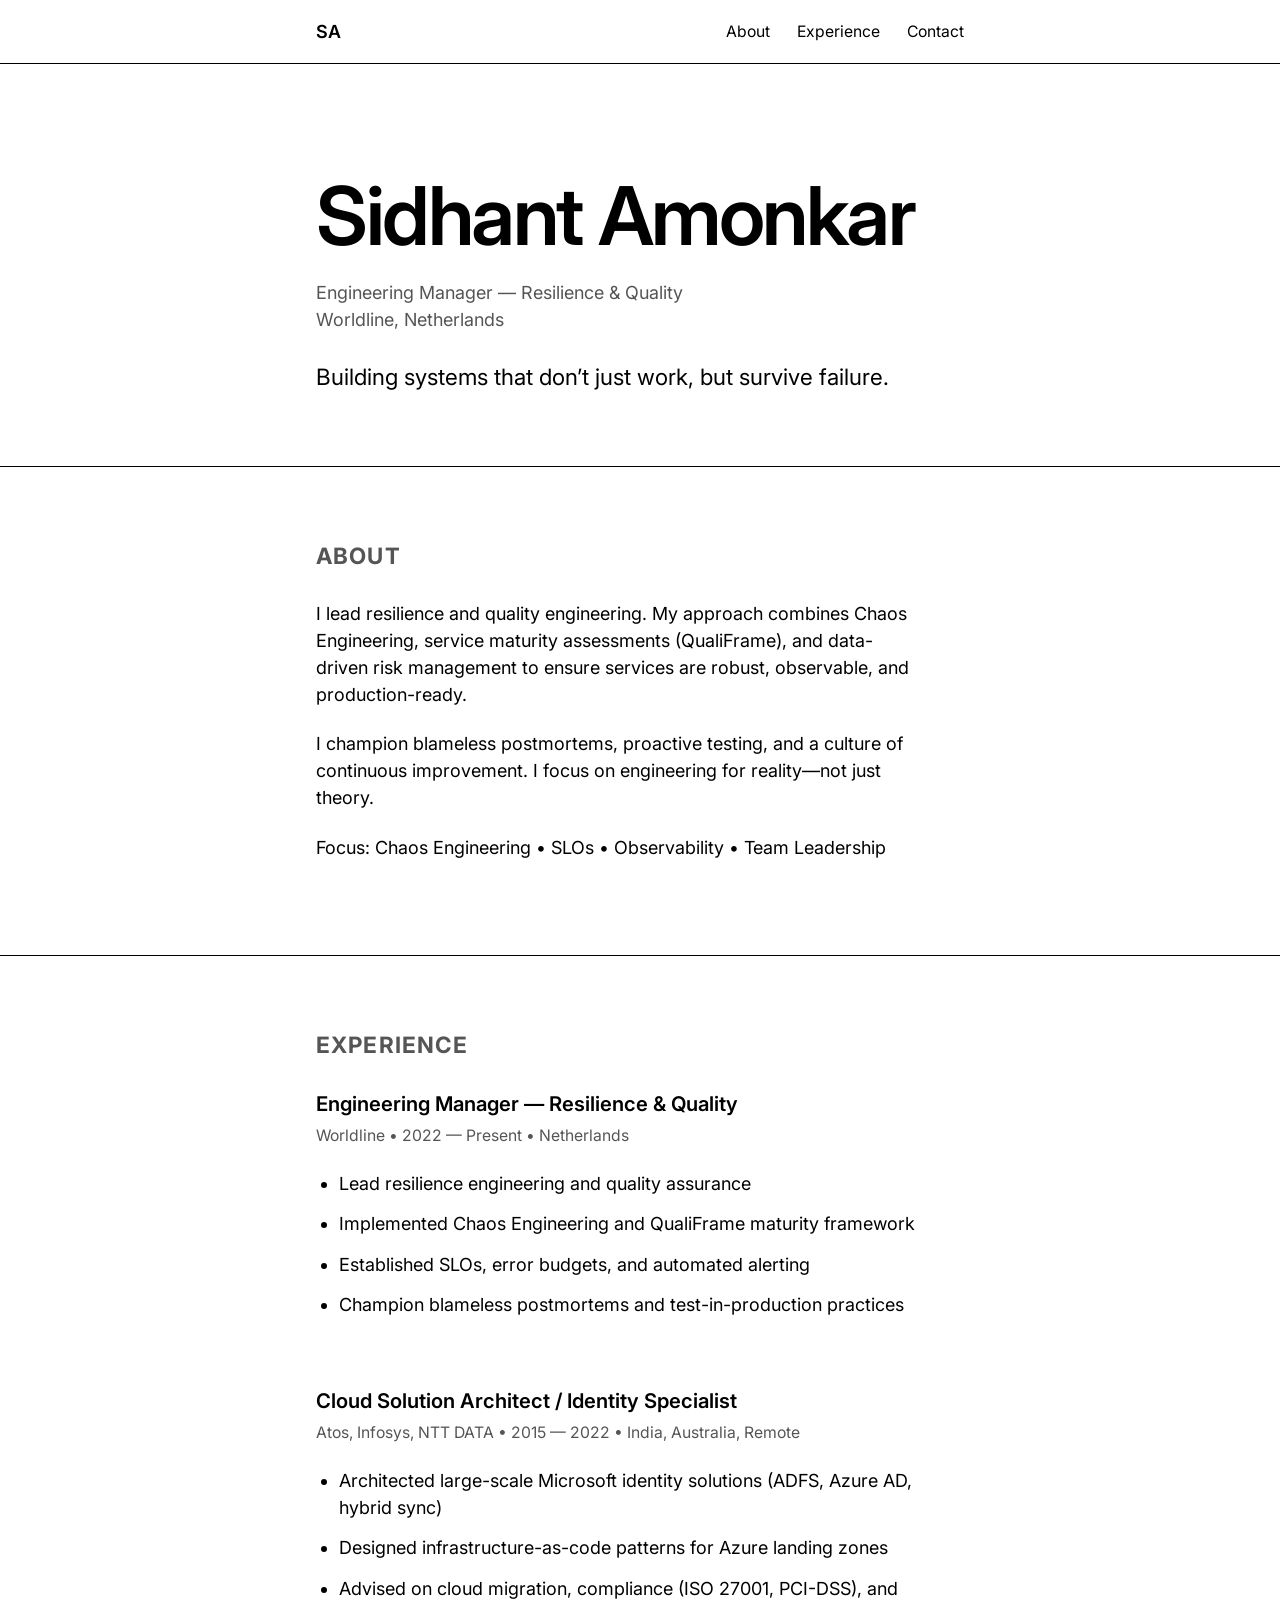
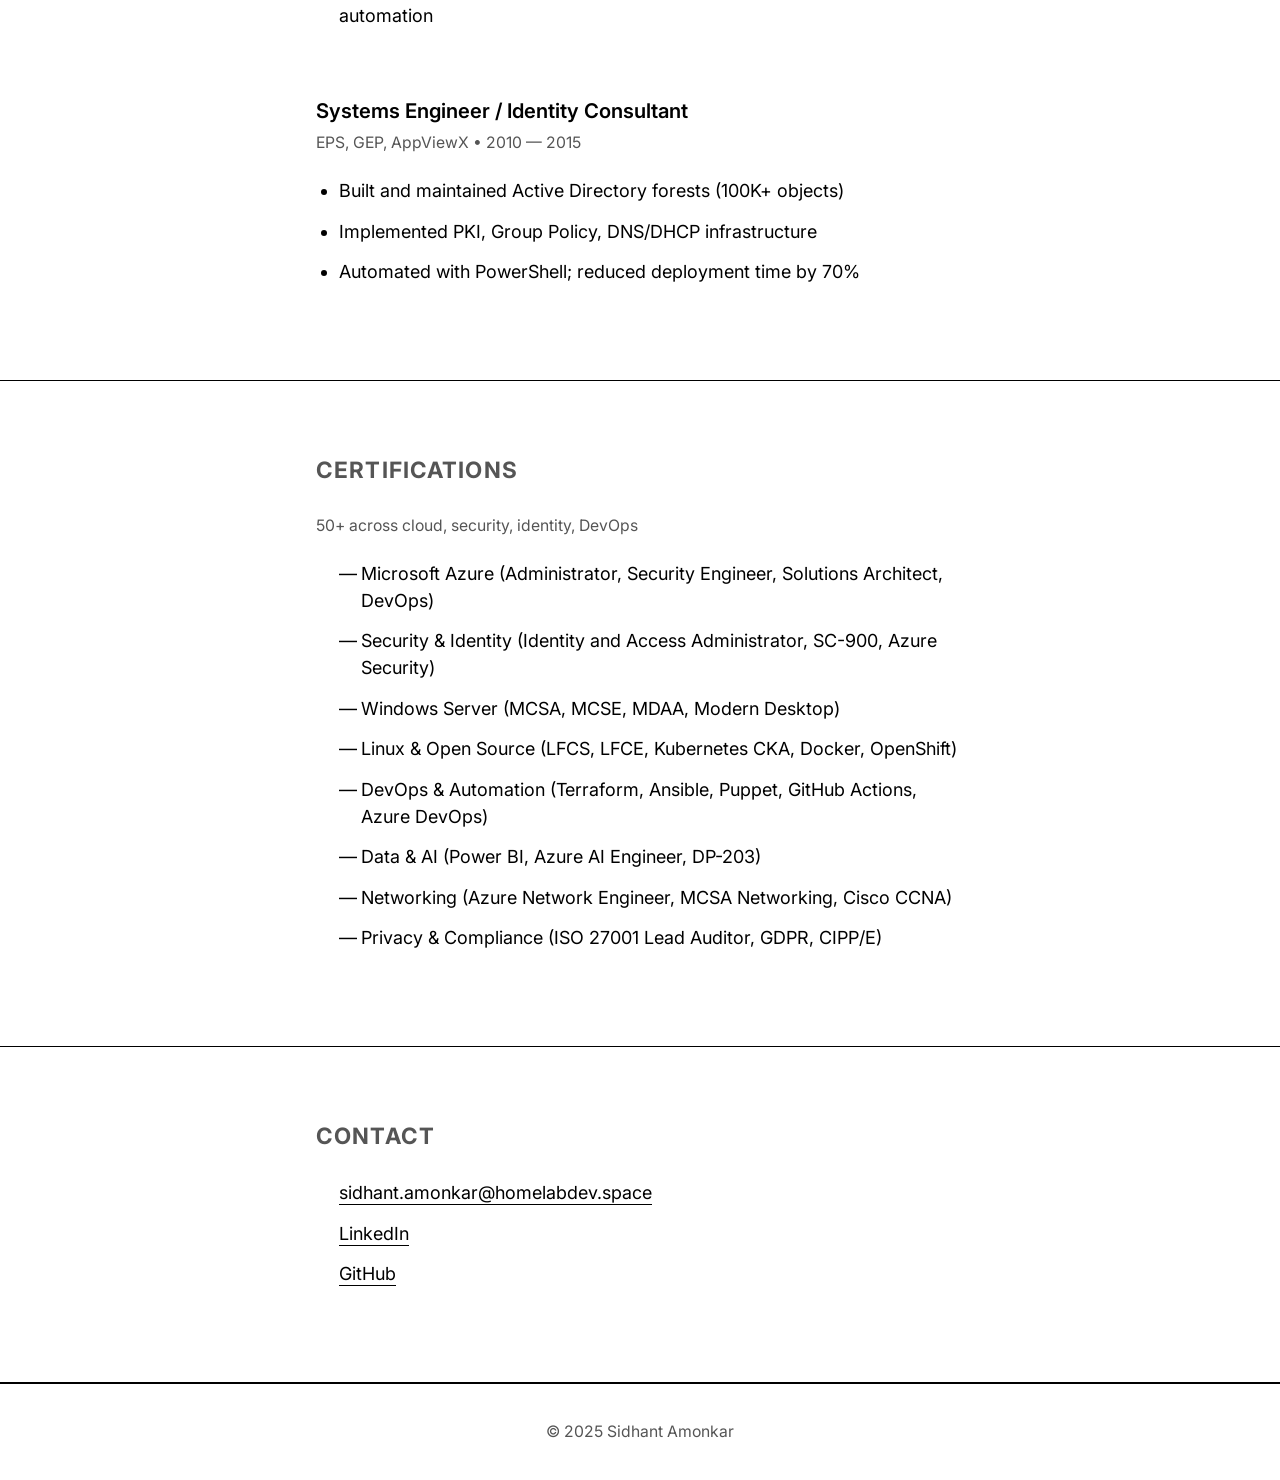
==== commit 854bcbc8: "style(portfolio): minimalist redesign — stripped to essentials - Extreme simplicity: black/white onl" ====
--- a/portfolio/index.html
+++ b/portfolio/index.html
@@ -3,320 +3,111 @@
 <head>
   <meta charset="UTF-8">
   <meta name="viewport" content="width=device-width, initial-scale=1.0">
-  <title>Sidhant Amonkar | Engineering Manager</title>
-  <meta name="description" content="Engineering Manager – Resilience & Quality at Worldline. 50+ IT certifications. Chaos Engineering, Service Maturity, Risk Management.">
+  <title>Sidhant Amonkar</title>
+  <meta name="description" content="Engineering Manager — Resilience & Quality. Building systems that survive failure.">
   <link rel="preconnect" href="https://fonts.googleapis.com">
   <link rel="preconnect" href="https://fonts.gstatic.com" crossorigin>
-  <link href="https://fonts.googleapis.com/css2?family=Inter:wght@300;400;500;600;700;800&family=Playfair+Display:wght@600;700;800&display=swap" rel="stylesheet">
+  <link href="https://fonts.googleapis.com/css2?family=Inter:wght@300;400;500;600&display=swap" rel="stylesheet">
   <link rel="stylesheet" href="style.css">
 </head>
-<body class="light-mode">
-  <!-- Skip link for accessibility -->
-  <a href="#main" class="skip-link">Skip to content</a>
-
-  <!-- Header -->
+<body>
   <header class="header">
     <div class="container">
-      <div class="header-inner">
-        <a href="#" class="logo">
-          <span class="logo-mark">SA</span>
-          <span class="logo-text">Sidhant Amonkar</span>
-        </a>
-        <button id="theme-toggle" class="theme-toggle" aria-label="Toggle dark mode">
-          <svg class="icon-sun" width="20" height="20" viewBox="0 0 24 24" fill="none" stroke="currentColor" stroke-width="2"><circle cx="12" cy="12" r="5"/><path d="M12 1v2M12 21v2M4.22 4.22l1.42 1.42M18.36 18.36l1.42 1.42M1 12h2M21 12h2M4.22 19.78l1.42-1.42M18.36 5.64l1.42-1.42"/></svg>
-          <svg class="icon-moon" width="20" height="20" viewBox="0 0 24 24" fill="none" stroke="currentColor" stroke-width="2"><path d="M21 12.79A9 9 0 1 1 11.21 3 7 7 0 0 0 21 12.79z"/></svg>
-        </button>
-      </div>
+      <a href="#" class="logo">SA</a>
+      <nav class="nav">
+        <a href="#about">About</a>
+        <a href="#experience">Experience</a>
+        <a href="#contact">Contact</a>
+      </nav>
     </div>
   </header>
 
-  <main id="main">
-    <!-- Hero -->
+  <main>
     <section class="hero">
       <div class="container">
-        <div class="hero-content">
-          <p class="eyebrow">Engineering Manager — Resilience & Quality</p>
-          <h1>Building systems that<br><em>don't just work</em>, but survive failure.</h1>
-          <p class="summary">I bring together Chaos Engineering, service maturity assessments (QualiFrame), and data-driven risk management to ensure services are robust, observable, and production-ready. I work closely with SREs, Product Owners, and Engineering Leaders to shift quality left and embed resilience by design.</p>
-          <p class="meta">📍 Netherlands • 🏢 Worldline • 📜 50+ certifications</p>
-          <div class="hero-cta">
-            <a href="#contact" class="btn btn-primary">Get in touch</a>
-            <a href="#certifications" class="btn btn-secondary">View credentials</a>
+        <h1>Sidhant Amonkar</h1>
+        <p class="role">Engineering Manager — Resilience & Quality<br>Worldline, Netherlands</p>
+        <p class="tagline">Building systems that don’t just work, but survive failure.</p>
+      </div>
+    </section>
+
+    <section id="about" class="section">
+      <div class="container">
+        <h2>About</h2>
+        <p>I lead resilience and quality engineering. My approach combines Chaos Engineering, service maturity assessments (QualiFrame), and data-driven risk management to ensure services are robust, observable, and production-ready.</p>
+        <p>I champion blameless postmortems, proactive testing, and a culture of continuous improvement. I focus on engineering for reality—not just theory.</p>
+        <p class="focus">Focus: Chaos Engineering • SLOs • Observability • Team Leadership</p>
+      </div>
+    </section>
+
+    <section id="experience" class="section">
+      <div class="container">
+        <h2>Experience</h2>
+        <div class="timeline">
+          <div class="role-block">
+            <h3>Engineering Manager — Resilience & Quality</h3>
+            <p class="meta">Worldline • 2022 — Present • Netherlands</p>
+            <ul>
+              <li>Lead resilience engineering and quality assurance</li>
+              <li>Implemented Chaos Engineering and QualiFrame maturity framework</li>
+              <li>Established SLOs, error budgets, and automated alerting</li>
+              <li>Champion blameless postmortems and test-in-production practices</li>
+            </ul>
+          </div>
+          <div class="role-block">
+            <h3>Cloud Solution Architect / Identity Specialist</h3>
+            <p class="meta">Atos, Infosys, NTT DATA • 2015 — 2022 • India, Australia, Remote</p>
+            <ul>
+              <li>Architected large-scale Microsoft identity solutions (ADFS, Azure AD, hybrid sync)</li>
+              <li>Designed infrastructure-as-code patterns for Azure landing zones</li>
+              <li>Advised on cloud migration, compliance (ISO 27001, PCI-DSS), and automation</li>
+            </ul>
+          </div>
+          <div class="role-block">
+            <h3>Systems Engineer / Identity Consultant</h3>
+            <p class="meta">EPS, GEP, AppViewX • 2010 — 2015</p>
+            <ul>
+              <li>Built and maintained Active Directory forests (100K+ objects)</li>
+              <li>Implemented PKI, Group Policy, DNS/DHCP infrastructure</li>
+              <li>Automated with PowerShell; reduced deployment time by 70%</li>
+            </ul>
           </div>
         </div>
       </div>
     </section>
 
-    <!-- About -->
-    <section id="about" class="section">
+    <section id="certifications" class="section">
       <div class="container">
-        <div class="section-header">
-          <h2>About Me</h2>
-          <p class="section-sub">Shifting quality left and embedding resilience by design</p>
-        </div>
-        <div class="about-grid">
-          <div class="about-text">
-            <p>As Engineering Manager of Resilience and Quality, I champion blameless postmortems, proactive testing, and a culture of continuous improvement. Whether stress-testing architecture or refining recovery playbooks, I focus on engineering for reality—not just theory.</p>
-            <p>I believe in learning from failures, not fearing them. My approach combines explicit risk management with building quality into teams—instilling practices that catch issues before they reach production.</p>
-            <p>Beyond Worldline, I'm an active voice in the SRE and Quality communities, sharing lessons from 15+ years in infrastructure, identity, and cloud. I'm fluent in Microsoft technologies (Azure AD, ADFS, Active Directory) and continuously expanding into modern observability and reliability tooling.</p>
-          </div>
-          <aside class="about-sidebar">
-            <div class="detail-block">
-              <strong>Location</strong>
-              <span>Netherlands</span>
-            </div>
-            <div class="detail-block">
-              <strong>Industry</strong>
-              <span>Financial Services</span>
-            </div>
-            <div class="detail-block">
-              <strong>Focus Areas</strong>
-              <span>Chaos Engineering, Service Maturity, Risk Management, Blameless Postmortems</span>
-            </div>
-            <div class="detail-block">
-              <strong>Tech Stack</strong>
-              <span>Azure, Microsoft Identity, Kubernetes, Prometheus, Grafana, Traefik, Docker</span>
-            </div>
-            <div class="detail-block">
-              <strong>Languages</strong>
-              <span>English (fluent), Hindi, Konkani</span>
-            </div>
-          </aside>
-        </div>
+        <h2>Certifications</h2>
+        <p class="count">50+ across cloud, security, identity, DevOps</p>
+        <ul class="cert-list">
+          <li>Microsoft Azure (Administrator, Security Engineer, Solutions Architect, DevOps)</li>
+          <li>Security & Identity (Identity and Access Administrator, SC-900, Azure Security)</li>
+          <li>Windows Server (MCSA, MCSE, MDAA, Modern Desktop)</li>
+          <li>Linux & Open Source (LFCS, LFCE, Kubernetes CKA, Docker, OpenShift)</li>
+          <li>DevOps & Automation (Terraform, Ansible, Puppet, GitHub Actions, Azure DevOps)</li>
+          <li>Data & AI (Power BI, Azure AI Engineer, DP-203)</li>
+          <li>Networking (Azure Network Engineer, MCSA Networking, Cisco CCNA)</li>
+          <li>Privacy & Compliance (ISO 27001 Lead Auditor, GDPR, CIPP/E)</li>
+        </ul>
       </div>
     </section>
 
-    <!-- Experience -->
-    <section id="experience" class="section section-alt">
+    <section id="contact" class="section">
       <div class="container">
-        <div class="section-header">
-          <h2>Experience</h2>
-          <p class="section-sub">15+ years in infrastructure, identity, and cloud</p>
-        </div>
-        <div class="timeline">
-          <article class="timeline-item">
-            <div class="timeline-marker"></div>
-            <div class="timeline-content">
-              <header class="timeline-header">
-                <h3>Engineering Manager — Resilience & Quality</h3>
-                <p class="company">Worldline</p>
-                <p class="period">2022 — Present • Netherlands</p>
-              </header>
-              <ul class="timeline-points">
-                <li>Lead resilience engineering and quality assurance for Worldline's European payment platforms</li>
-                <li>Implemented Chaos Engineering practices and custom service maturity framework (QualiFrame)</li>
-                <li>Established data-driven risk management: SLOs, error budgets, and automated alerting</li>
-                <li>Champion blameless postmortems; embed “test in production” mindset across teams</li>
-                <li>Collaborate with SREs, Product Owners, and Engineering Directors to shift quality left</li>
-              </ul>
-              <div class="tags">
-                <span class="tag">Chaos Engineering</span>
-                <span class="tag">SLOs</span>
-                <span class="tag">Observability</span>
-                <span class="tag">Team Leadership</span>
-              </div>
-            </div>
-          </article>
-
-          <article class="timeline-item">
-            <div class="timeline-marker"></div>
-            <div class="timeline-content">
-              <header class="timeline-header">
-                <h3>Cloud Solution Architect / Identity Specialist</h3>
-                <p class="company">Various: Atos, Infosys, NTT DATA</p>
-                <p class="period">2015 — 2022 • India, Australia, Remote</p>
-              </header>
-              <ul class="timeline-points">
-                <li>Architected large-scale Microsoft identity solutions: ADFS, Azure AD, hybrid sync, B2B/B2C</li>
-                <li>Designed infrastructure-as-code patterns for Azure landing zones</li>
-                <li>Advised enterprise customers on cloud migration, compliance (ISO 27001, PCI-DSS), and automation</li>
-                <li>Mentored junior engineers; built reusable deployment frameworks that reduced onboarding time by 60%</li>
-              </ul>
-              <div class="tags">
-                <span class="tag">Azure</span>
-                <span class="tag">Active Directory</span>
-                <span class="tag">Infrastructure as Code</span>
-                <span class="tag">Hybrid Identity</span>
-              </div>
-            </div>
-          </article>
-
-          <article class="timeline-item">
-            <div class="timeline-marker"></div>
-            <div class="timeline-content">
-              <header class="timeline-header">
-                <h3>Systems Engineer / Identity Consultant</h3>
-                <p class="company">EPS, GEP, AppViewX</p>
-                <p class="period">2010 — 2015</p>
-              </header>
-              <ul class="timeline-points">
-                <li>Built and maintained Active Directory forests (100K+ objects) for global enterprises</li>
-                <li>Implemented certificate authorities, Group Policy, and DNS/DHCP infrastructure</li>
-                <li>Automated routine tasks using PowerShell; reduced deployment time by 70%</li>
-                <li>Provided 24/7 L3 support for critical identity infrastructure</li>
-              </ul>
-              <div class="tags">
-                <span class="tag">Active Directory</span>
-                <span class="tag">PowerShell</span>
-                <span class="tag">PKI</span>
-                <span class="tag">Windows Server</span>
-              </div>
-            </div>
-          </article>
-        </div>
-      </div>
-    </section>
-
-    <!-- Certifications -->
-    <section id="certifications" class="section">
-      <div class="container">
-        <div class="section-header">
-          <h2>Certifications</h2>
-          <p class="section-sub">50+ credentials across cloud, security, identity, and DevOps</p>
-        </div>
-        <div class="cert-grid">
-          <div class="cert-card">
-            <div class="cert-icon">☁️</div>
-            <h3>Microsoft Azure</h3>
-            <p>Azure Administrator, Azure Security Engineer, Azure Solutions Architect Expert, Azure DevOps, Azure Data Fundamentals</p>
-          </div>
-          <div class="cert-card">
-            <div class="cert-icon">🔐</div>
-            <h3>Security & Identity</h3>
-            <p>Microsoft Identity and Access Administrator, Information Protection and Compliance, SC-900, Azure Security, Identity & Access Management</p>
-          </div>
-          <div class="cert-card">
-            <div class="cert-icon">🖥️</div>
-            <h3>Windows Server</h3>
-            <p>MCSA, MCSE, MDAA, Modern Desktop Administrator, Windows Server Hybrid Administrator</p>
-          </div>
-          <div class="cert-card">
-            <div class="cert-icon">🐧</div>
-            <h3>Linux & Open Source</h3>
-            <p>LFCS, LFCE, Kubernetes (CKA), Docker, OpenShift, Kubernetes Security</p>
-          </div>
-          <div class="cert-card">
-            <div class="cert-icon">🔧</div>
-            <h3>DevOps & Automation</h3>
-            <p>Terraform Associate, Ansible, Puppet, GitHub Actions, Azure DevOps, Prometheus</p>
-          </div>
-          <div class="cert-card">
-            <div class="cert-icon">📊</div>
-            <h3>Data & AI</h3>
-            <p>Power BI, Azure AI Engineer, DP-203, Azure Data Engineer</p>
-          </div>
-          <div class="cert-card">
-            <div class="cert-icon">🌐</div>
-            <h3>Networking</h3>
-            <p>Azure Network Engineer, MCSA Networking, Cisco CCNA (archived)</p>
-          </div>
-          <div class="cert-card">
-            <div class="cert-icon">🛡️</div>
-            <h3>Privacy & Compliance</h3>
-            <p>ISO 27001 Lead Auditor, GDPR, CIPP/E, CIPT</p>
-          </div>
-        </div>
-        <p class="cert-note">Full list available on LinkedIn • Continuously maintaining and adding new credentials</p>
-      </div>
-    </section>
-
-    <!-- Recommendations -->
-    <section id="recommendations" class="section section-alt">
-      <div class="container">
-        <div class="section-header">
-          <h2>Recommendations</h2>
-          <p class="section-sub">What colleagues say about working with me</p>
-        </div>
-        <div class="testimonials-grid">
-          <blockquote class="testimonial-card">
-            <p>“I am pleased to write this recommendation for Sidhant Amonkar, who I have had the privilege of working closely with after he made the bold move to the Netherlands to join my team. Sidhant has demonstrated exceptional intelligence, an unwavering sense of purpose, and an incredible ability to adapt to new environments and challenges. From the moment Sidhant joined us, it was clear that his intellect was one of his strongest assets. He consistently approached problems with a logical and analytical mindset, providing thoughtful insights that have helped elevate the quality of our work. What sets Sidhant apart even further is his deep faith—both in his abilities and in the processes we follow. No matter the obstacle, he approaches his work with a calm confidence and a belief that every challenge can be overcome. This steadfast mindset has been a source of inspiration for the team, helping to maintain focus and determination even during the most demanding times. Perhaps one of the most impressive qualities Sidhant possesses is his adaptability. Moving to a new country and navigating a different culture is never easy, but Sidhant has embraced every aspect of this transition with grace. His willingness to learn, combined with his ability to quickly adjust to new circumstances, has made him an invaluable member of our team. His open-minded approach to problem-solving and his eagerness to collaborate have made him a natural fit in our diverse work environment. In summary, Sidhant is an intelligent, driven, and adaptable professional whose contributions have been pivotal to our success. But most of all, he is a stand-out guy!”</p>
-            <footer>
-              <strong>Aad Weiss</strong>, Director Shared Services – Cloud Services at Worldline
-            </footer>
-          </blockquote>
-          <blockquote class="testimonial-card">
-            <p>“Sidhant is a very diligent and well rounded architect. He has a great breadth of knowledge spanning Microsoft technologies which he’s able to articulate in both verbal and written forms. He is not flustered in challenging environments and carries great rapport with all clients during delivery.”</p>
-            <footer>
-              <strong>Nisit Patel</strong>, Director at N-TEC Consulting Limited
-            </footer>
-          </blockquote>
-          <blockquote class="testimonial-card">
-            <p>“I have worked with Sidhant for more than 5 years and must say he is a great person to work with. He has exceptional expertise in AD, Azure AD, AD FS, Azure IaaS and Microsoft technologies to name few. I recommend Sidhant for his get the work done attitude, his work ethics, Professionalism and exceptional technology expertise you could rely on.”</p>
-            <footer>
-              <strong>Zoheb Shaikh</strong>, Cloud Solution Architect at Microsoft
-            </footer>
-          </blockquote>
-          <blockquote class="testimonial-card">
-            <p>“I have worked with Sidhant and know him for the last 5 years now, he is an exceptional human being with an amazing skillset and never say 'no' attitude, his hunger to learn more and accept more challenges has kept him intrigued out of the box approach and he is always fascinated with new technologies and keep learning them. I have seen him grow from an engineer to a Technical Architect and traverse through multiple roles. He effectively finds solutions and empowers others through those solutions, best part is he is not rigid about one solution; rather he provides multiple options and collaborates with other stakeholders.”</p>
-            <footer>
-              <strong>Sahil Jaiswal</strong>, Lead consultant Architect at Infosys
-            </footer>
-          </blockquote>
-          <blockquote class="testimonial-card">
-            <p>“Sidhant is talented, hard working & exceptionally focused in his work. He is not only a good engineer but has great customer handling skills. It was pleasure working with him in Microsoft Eps.”</p>
-            <footer>
-              <strong>Debjit Nag</strong>, Senior System Reliability Engineer at Nutanix
-            </footer>
-          </blockquote>
-          <blockquote class="testimonial-card">
-            <p>“Sidhant is the one of the most hard working professionals I have worked with. He has tremendous contributions within the company in leading and developing projects that include work with Microsoft PowerShell, ADLDS, ADFS and Active Directory. It was a great pleasure working together as professionals in one team. keep up this great work !!”</p>
-            <footer>
-              <strong>Kunal Raut</strong>, Solutions Architect at AppViewX
-            </footer>
-          </blockquote>
-        </div>
-      </div>
-    </section>
-
-    <!-- Education -->
-    <section id="education" class="section">
-      <div class="container">
-        <div class="section-header">
-          <h2>Education</h2>
-          <p class="section-sub">Formal education and continuous learning</p>
-        </div>
-        <div class="education-grid">
-          <div class="education-card">
-            <h3>Goa University</h3>
-            <p>Bachelor's Degree</p>
-            <p class="meta">Completed • India</p>
-          </div>
-        </div>
-      </div>
-    </section>
-
-    <!-- Contact -->
-    <section id="contact" class="section section-alt">
-      <div class="container">
-        <div class="section-header">
-          <h2>Contact</h2>
-          <p class="section-sub">Open to collaboration and speaking engagements</p>
-        </div>
-        <div class="contact-grid">
-          <div class="contact-card">
-            <div class="contact-icon">✉️</div>
-            <h3>Email</h3>
-            <a href="mailto:sidhant.amonkar@homelabdev.space">sidhant.amonkar@homelabdev.space</a>
-          </div>
-          <div class="contact-card">
-            <div class="contact-icon">💼</div>
-            <h3>LinkedIn</h3>
-            <a href="https://linkedin.com/in/sidhantamonkar" target="_blank" rel="noopener noreferrer">linkedin.com/in/sidhantamonkar</a>
-          </div>
-          <div class="contact-card">
-            <div class="contact-icon">🐙</div>
-            <h3>GitHub</h3>
-            <a href="https://github.com/amonkarsidhant" target="_blank" rel="noopener noreferrer">github.com/amonkarsidhant</a>
-          </div>
-        </div>
+        <h2>Contact</h2>
+        <ul class="contact-list">
+          <li><a href="mailto:sidhant.amonkar@homelabdev.space">sidhant.amonkar@homelabdev.space</a></li>
+          <li><a href="https://linkedin.com/in/sidhantamonkar" target="_blank" rel="noopener">LinkedIn</a></li>
+          <li><a href="https://github.com/amonkarsidhant" target="_blank" rel="noopener">GitHub</a></li>
+        </ul>
       </div>
     </section>
   </main>
 
   <footer class="footer">
     <div class="container">
-      <p>© <span id="year"></span> Sidhant Amonkar. All rights reserved.</p>
-      <p class="footer-note">Built with meticulous attention to detail • Swiss Design inspired</p>
+      <p>&copy; 2025 Sidhant Amonkar</p>
     </div>
   </footer>
 
--- a/portfolio/style.css
+++ b/portfolio/style.css
@@ -1,55 +1,27 @@
-/* Swiss Design – Grid, Typography, Whitespace, Motion */
+/* Minimalist — pure content, no decoration */
 :root {
   --bg: #ffffff;
-  --fg: #111111;
-  --muted: #666666;
-  --accent: #0052cc;
-  --rule: #e5e5e5;
-  --card-bg: #fafafa;
-  --max: 1100px;
-  --spacing: 1.5rem;
-  --radius: 12px;
-  --shadow: 0 4px 20px rgba(0,0,0,0.06);
-  --transition: 0.25s ease;
-  --type-sans: 'Inter', -apple-system, BlinkMacSystemFont, 'Segoe UI', sans-serif;
-  --type-display: 'Playfair Display', Georgia, serif;
-}
-
-/* Dark mode */
-body.dark-mode {
-  --bg: #0a0a0a;
-  --fg: #f5f5f5;
-  --muted: #a3a3a3;
-  --rule: #262626;
-  --card-bg: #141414;
-  --shadow: 0 4px 20px rgba(0,0,0,0.35);
+  --fg: #000000;
+  --secondary: #555555;
+  --spacing: 2rem;
+  --max: 720px;
 }
 
 *, *::before, *::after { box-sizing: border-box; margin: 0; padding: 0; }
 
-html { font-size: 16px; scroll-behavior: smooth; }
+html {
+  font-size: 18px;
+  scroll-behavior: smooth;
+}
 
 body {
-  font-family: var(--type-sans);
+  font-family: 'Inter', -apple-system, BlinkMacSystemFont, 'Segoe UI', sans-serif;
   background: var(--bg);
   color: var(--fg);
   line-height: 1.5;
   -webkit-font-smoothing: antialiased;
   -moz-osx-font-smoothing: grayscale;
-  transition: background var(--transition), color var(--transition);
 }
-
-/* Skip link */
-.skip-link {
-  position: absolute;
-  top: -40px;
-  left: 0;
-  padding: 8px;
-  background: var(--fg);
-  color: var(--bg);
-  z-index: 100;
-}
-.skip-link:focus { top: 0; }
 
 .container {
   max-width: var(--max);
@@ -59,317 +31,141 @@
 
 /* Header */
 .header {
-  border-bottom: 1px solid var(--rule);
+  border-bottom: 1px solid var(--fg);
   position: sticky;
   top: 0;
   background: var(--bg);
   z-index: 10;
+  padding: 1rem 0;
 }
-.header-inner {
+.header .container {
   display: flex;
   justify-content: space-between;
   align-items: center;
-  height: 70px;
 }
 .logo {
-  display: flex;
-  align-items: center;
-  gap: 0.75rem;
   font-weight: 600;
-  font-size: 1.125rem;
+  font-size: 1rem;
   text-decoration: none;
   color: var(--fg);
 }
-.logo-mark {
-  display: grid;
-  place-items: center;
-  width: 38px;
-  height: 38px;
-  background: var(--fg);
-  color: var(--bg);
-  font-size: 0.875rem;
-  font-weight: 700;
-  border-radius: 10px;
-}
-.logo-text { display: none; }
-@media (min-width: 600px) { .logo-text { display: inline; } }
-
-.theme-toggle {
-  background: none;
-  border: 1px solid var(--rule);
-  border-radius: 999px;
-  padding: 8px;
-  cursor: pointer;
-  display: grid;
-  place-items: center;
-  color: var(--fg);
-}
-.icon-moon { display: none; }
-.dark-mode .icon-sun { display: none; }
-.dark-mode .icon-moon { display: block; }
-
-/* Navigation */
-.nav { display: none; gap: 2rem; font-size: 0.875rem; font-weight: 500; }
-.nav a { color: var(--fg); text-decoration: none; letter-spacing: 0.02em; transition: color 0.15s ease; }
-.nav a:hover { color: var(--accent); }
-@media (min-width: 768px) { .nav { display: flex; } }
+.nav { display: flex; gap: 1.5rem; font-size: 0.875rem; }
+.nav a { color: var(--fg); text-decoration: none; }
+.nav a:hover { text-decoration: underline; }
 
 /* Hero */
 .hero {
-  padding: 5rem 0 4rem;
-  border-bottom: 1px solid var(--rule);
-}
-.hero-content { margin-bottom: 2rem; }
-.eyebrow {
-  font-size: 0.75rem;
-  text-transform: uppercase;
-  letter-spacing: 0.12em;
-  color: var(--muted);
-  margin-bottom: 0.5rem;
+  padding: 6rem 0 4rem;
+  border-bottom: 1px solid var(--fg);
 }
 .hero h1 {
-  font-family: var(--type-display);
-  font-size: clamp(2.25rem, 6vw, 4rem);
-  font-weight: 700;
-  letter-spacing: -0.02em;
+  font-size: clamp(2.5rem, 8vw, 4.5rem);
+  font-weight: 600;
+  letter-spacing: -0.03em;
   line-height: 1.1;
-  margin-bottom: 1.25rem;
+  margin-bottom: 1rem;
 }
-.hero h1 em { font-style: italic; color: var(--accent); }
-.summary {
-  font-size: 1.125rem;
-  max-width: 720px;
-  color: var(--muted);
+.role {
+  font-size: 1rem;
+  color: var(--secondary);
   margin-bottom: 1.5rem;
 }
-.hero-meta {
-  display: flex;
-  flex-wrap: wrap;
-  gap: 0.5rem;
-  align-items: center;
-  font-size: 0.875rem;
-  color: var(--muted);
-  margin-bottom: 2rem;
-}
-.divider { color: var(--rule); }
-.hero-cta {
-  display: flex;
-  gap: 1rem;
-  flex-wrap: wrap;
+.tagline {
+  font-size: 1.25rem;
+  max-width: 600px;
 }
 
-/* Buttons */
-.btn {
-  display: inline-flex;
-  align-items: center;
-  gap: 0.5rem;
-  padding: 0.75rem 1.5rem;
-  border-radius: 999px;
-  font-weight: 500;
-  font-size: 0.9375rem;
-  text-decoration: none;
-  transition: all 0.2s ease;
+/* Sections */
+.section {
+  padding: 4rem 0;
+  border-bottom: 1px solid var(--fg);
 }
-.btn-primary {
-  background: var(--accent);
-  color: white;
+.section h2 {
+  font-size: 1.25rem;
+  text-transform: uppercase;
+  letter-spacing: 0.05em;
+  margin-bottom: 1.5rem;
+  color: var(--secondary);
 }
-.btn-primary:hover { transform: translateY(-2px); filter: brightness(1.05); }
-.btn-secondary {
-  border: 1px solid var(--rule);
-  color: var(--fg);
+.section p {
+  margin-bottom: 1.25rem;
+  max-width: 600px;
 }
-.btn-secondary:hover { border-color: var(--accent); color: var(--accent); }
-
-/* Sections */
-.section { padding: 4.5rem 0; border-bottom: 1px solid var(--rule); }
-.section-alt { background: var(--card-bg); }
-.section-header {
-  margin-bottom: 3rem;
+.section ul {
+  margin-bottom: 1.25rem;
+  padding-left: 1.25rem;
 }
-.section-header h2 {
-  font-family: var(--type-display);
-  font-size: clamp(1.75rem, 4vw, 2.5rem);
-  margin-bottom: 0.5rem;
-  letter-spacing: -0.01em;
-}
-.section-sub {
-  font-size: 1rem;
-  color: var(--muted);
+.section li {
+  margin-bottom: 0.75rem;
 }
 
-/* About */
-.about-grid {
-  display: grid;
-  gap: 3rem;
-}
-@media (min-width: 768px) { .about-grid { grid-template-columns: 1fr 320px; } }
-.about-text p { margin-bottom: 1rem; font-size: 1.05rem; }
-.about-sidebar .detail-block {
-  display: flex;
-  flex-direction: column;
-  gap: 0.25rem;
-  padding-bottom: 1.25rem;
-  margin-bottom: 1.25rem;
-  border-bottom: 1px solid var(--rule);
-}
-.about-sidebar .detail-block:last-child { border: none; }
-.about-sidebar strong {
-  font-size: 0.75rem;
-  text-transform: uppercase;
-  letter-spacing: 0.05em;
-  color: var(--muted);
-}
-.about-sidebar span { font-size: 0.9375rem; }
-
 /* Timeline */
-.timeline { display: grid; gap: 3rem; position: relative; padding-left: 1.5rem; }
-.timeline::before {
-  content: '';
-  position: absolute;
-  left: 0;
-  top: 0;
-  bottom: 0;
-  width: 1px;
-  background: var(--rule);
-}
-.timeline-marker {
-  position: absolute;
-  left: -5px;
-  top: 3px;
-  width: 9px;
-  height: 9px;
-  border-radius: 50%;
-  background: var(--bg);
-  border: 2px solid var(--accent);
-}
-.timeline-item { position: relative; padding-left: 1.5rem; }
-.timeline-header { margin-bottom: 1rem; }
-.timeline-content h3 {
+.timeline { display: grid; gap: 2.5rem; }
+.role-block h3 {
   font-size: 1.125rem;
   font-weight: 600;
   margin-bottom: 0.25rem;
 }
-.company { font-weight: 500; color: var(--accent); }
-.period { font-size: 0.875rem; color: var(--muted); margin-bottom: 0.75rem; }
-.timeline-points {
+.meta {
+  font-size: 0.875rem;
+  color: var(--secondary);
+  margin-bottom: 1rem;
+}
+.role-block ul {
+  list-style: disc;
+}
+
+/* Certs */
+.count {
+  font-size: 0.875rem;
+  color: var(--secondary);
+  margin-bottom: 1.5rem;
+}
+.cert-list {
   list-style: none;
   padding-left: 0;
 }
-.timeline-points li {
+.cert-list li {
+  padding-left: 1.25rem;
   position: relative;
-  padding-left: 1.25rem;
-  margin-bottom: 0.5rem;
-  font-size: 0.9375rem;
-  color: #374151;
+  margin-bottom: 0.75rem;
 }
-.dark-mode .timeline-points li { color: #d1d5db; }
-.timeline-points li::before {
+.cert-list li::before {
   content: '—';
   position: absolute;
   left: 0;
-  color: var(--muted);
 }
 
-/* Tags */
-.tags { display: flex; gap: 0.5rem; flex-wrap: wrap; margin-top: 0.75rem; }
-.tag {
-  font-size: 0.75rem;
-  padding: 0.25rem 0.75rem;
-  background: var(--card-bg);
-  border: 1px solid var(--rule);
-  border-radius: 999px;
-  color: var(--muted);
+/* Contact */
+.contact-list {
+  list-style: none;
+  padding-left: 0;
 }
-
-/* Certifications Grid */
-.cert-grid {
-  display: grid;
-  gap: 1.5rem;
-  grid-template-columns: repeat(auto-fit, minmax(260px, 1fr));
+.contact-list li {
+  margin-bottom: 0.75rem;
 }
-.cert-card {
-  background: var(--card-bg);
-  border: 1px solid var(--rule);
-  border-radius: var(--radius);
-  padding: 1.5rem;
-  transition: transform 0.2s ease, box-shadow var(--transition);
+.contact-list a {
+  color: var(--fg);
+  text-decoration: none;
+  border-bottom: 1px solid currentColor;
+  padding-bottom: 1px;
 }
-.cert-card:hover { transform: translateY(-4px); box-shadow: var(--shadow); }
-.cert-icon { font-size: 2rem; margin-bottom: 0.75rem; }
-.cert-card h3 { font-size: 1.125rem; margin-bottom: 0.5rem; }
-.cert-card p { font-size: 0.9375rem; color: var(--muted); }
-.cert-note {
-  text-align: center;
-  margin-top: 2rem;
-  font-size: 0.875rem;
-  color: var(--muted);
+.contact-list a:hover {
+  opacity: 0.6;
 }
-
-/* Testimonials */
-.testimonials-grid {
-  display: grid;
-  gap: 1.5rem;
-  grid-template-columns: repeat(auto-fit, minmax(300px, 1fr));
-}
-.testimonial-card {
-  background: var(--card-bg);
-  border-left: 4px solid var(--accent);
-  padding: 1.5rem;
-  font-size: 0.9375rem;
-  line-height: 1.6;
-  color: #374151;
-  border-radius: 0 var(--radius) var(--radius) 0;
-}
-.dark-mode .testimonial-card { color: #d1d5db; }
-.testimonial-card p { margin-bottom: 1rem; font-style: italic; }
-.testimonial-card footer { font-size: 0.875rem; color: var(--muted); text-align: right; }
-.testimonial-card footer strong { color: var(--fg); }
-
-/* Education */
-.education-grid { display: grid; gap: 1.5rem; grid-template-columns: repeat(auto-fit, minmax(260px, 1fr)); }
-.education-card { background: var(--card-bg); border: 1px solid var(--rule); border-radius: var(--radius); padding: 1.5rem; }
-.education-card h3 { font-size: 1.125rem; margin-bottom: 0.5rem; }
-.education-card .meta { font-size: 0.875rem; color: var(--muted); }
-
-/* Contact */
-.contact-grid { display: grid; gap: 1.5rem; grid-template-columns: repeat(auto-fit, minmax(200px, 1fr)); }
-.contact-card { background: var(--card-bg); border: 1px solid var(--rule); border-radius: var(--radius); padding: 1.5rem; text-align: center; }
-.contact-icon { font-size: 2rem; margin-bottom: 0.5rem; }
-.contact-card h3 { font-size: 1rem; margin-bottom: 0.25rem; }
-.contact-card a { color: var(--accent); text-decoration: none; }
-.contact-card a:hover { text-decoration: underline; }
 
 /* Footer */
 .footer {
   padding: 2rem 0;
   text-align: center;
   font-size: 0.875rem;
-  color: var(--muted);
-  border-top: 1px solid var(--rule);
+  color: var(--secondary);
+  border-top: 1px solid var(--fg);
 }
-.footer-note { margin-top: 0.5rem; font-size: 0.8125rem; opacity: 0.7; }
-
-/* Animations (simple entry) */
-@keyframes fadeInUp {
-  from { opacity: 0; transform: translateY(20px); }
-  to { opacity: 1; transform: translateY(0); }
-}
-.timeline-item, .cert-card, .testimonial-card, .contact-card, .education-card {
-  animation: fadeInUp 0.6s ease backwards;
-}
-.timeline-item:nth-child(2) { animation-delay: 0.1s; }
-.timeline-item:nth-child(3) { animation-delay: 0.2s; }
-.cert-card:nth-child(2) { animation-delay: 0.05s; }
-.cert-card:nth-child(3) { animation-delay: 0.1s; }
-.cert-card:nth-child(4) { animation-delay: 0.15s; }
-.cert-card:nth-child(5) { animation-delay: 0.2s; }
-.cert-card:nth-child(6) { animation-delay: 0.25s; }
-.cert-card:nth-child(7) { animation-delay: 0.3s; }
-.cert-card:nth-child(8) { animation-delay: 0.35s; }
 
 /* Responsive */
 @media (max-width: 600px) {
-  .hero { padding: 3rem 0 2rem; }
-  .section { padding: 3rem 0; }
-}+  html { font-size: 16px; }
+  .hero { padding: 4rem 0 3rem; }
+  .nav { gap: 1rem; font-size: 0.8125rem; }
+}
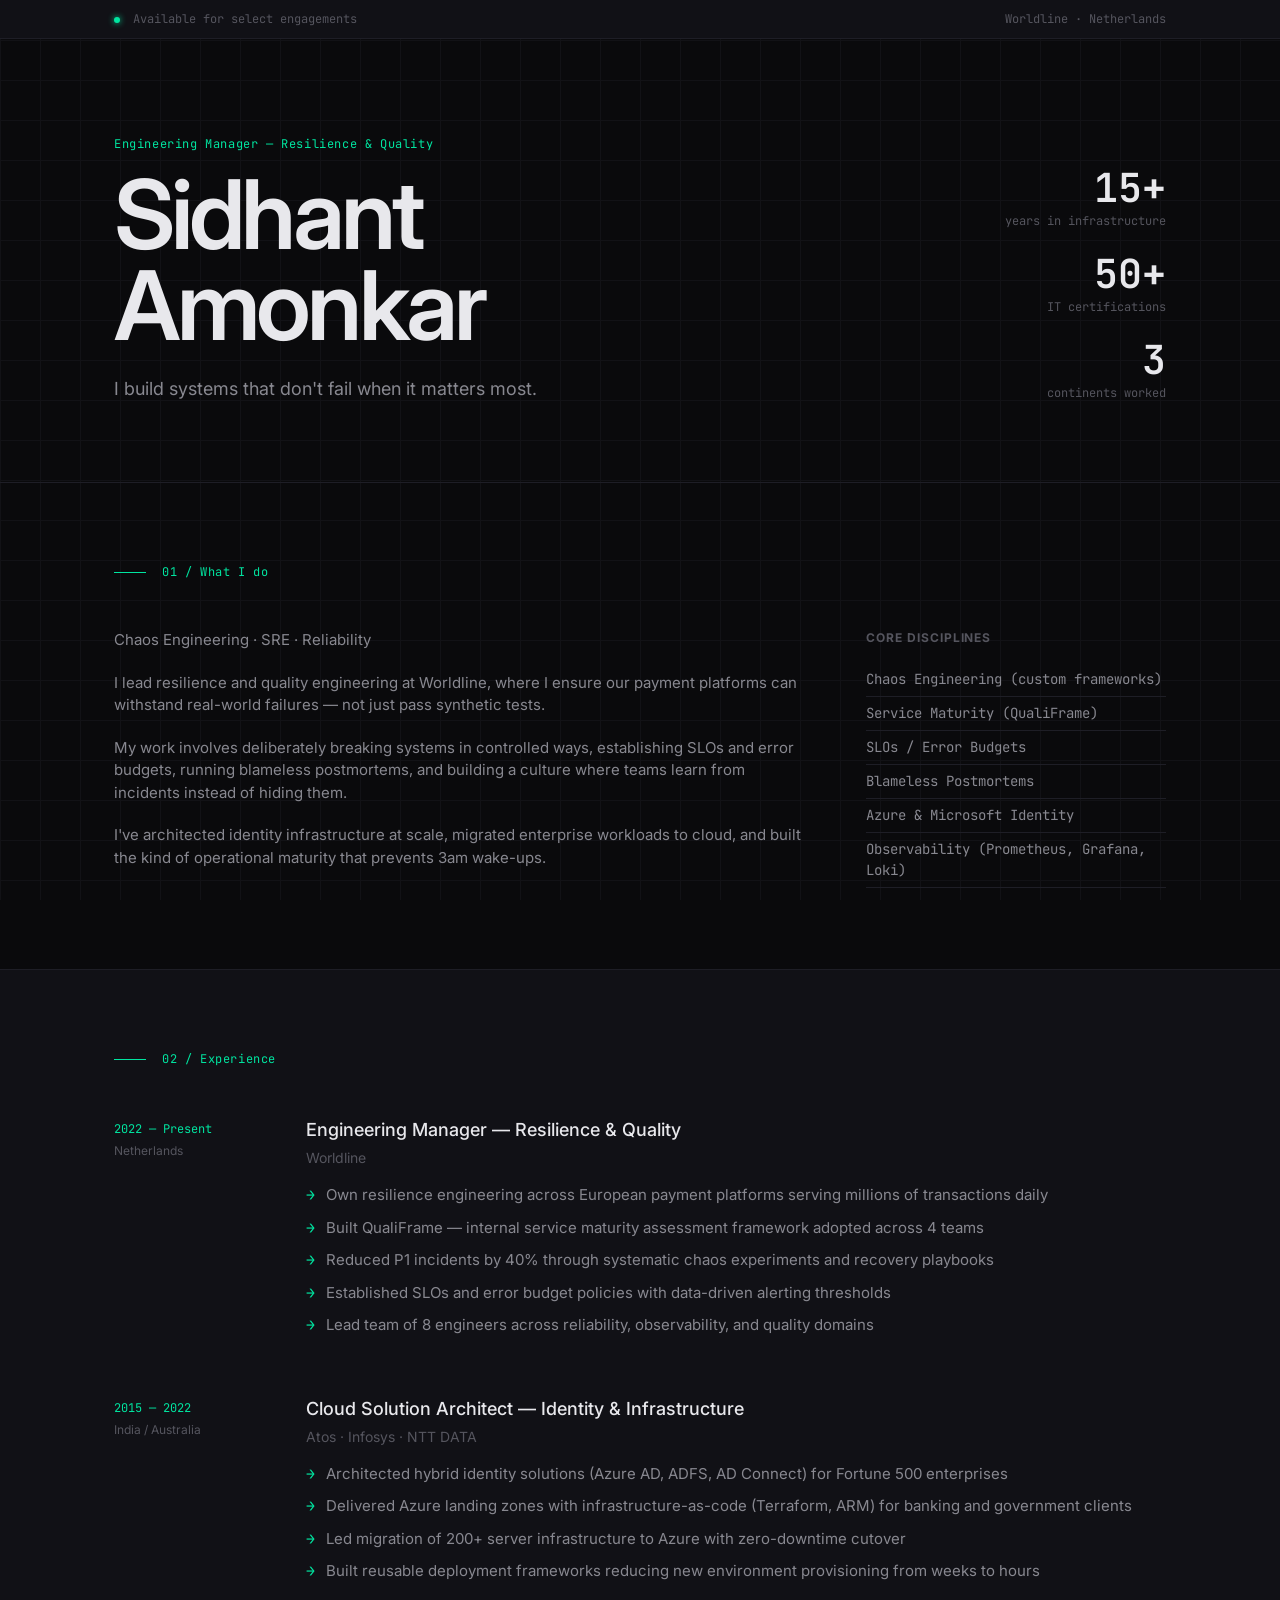
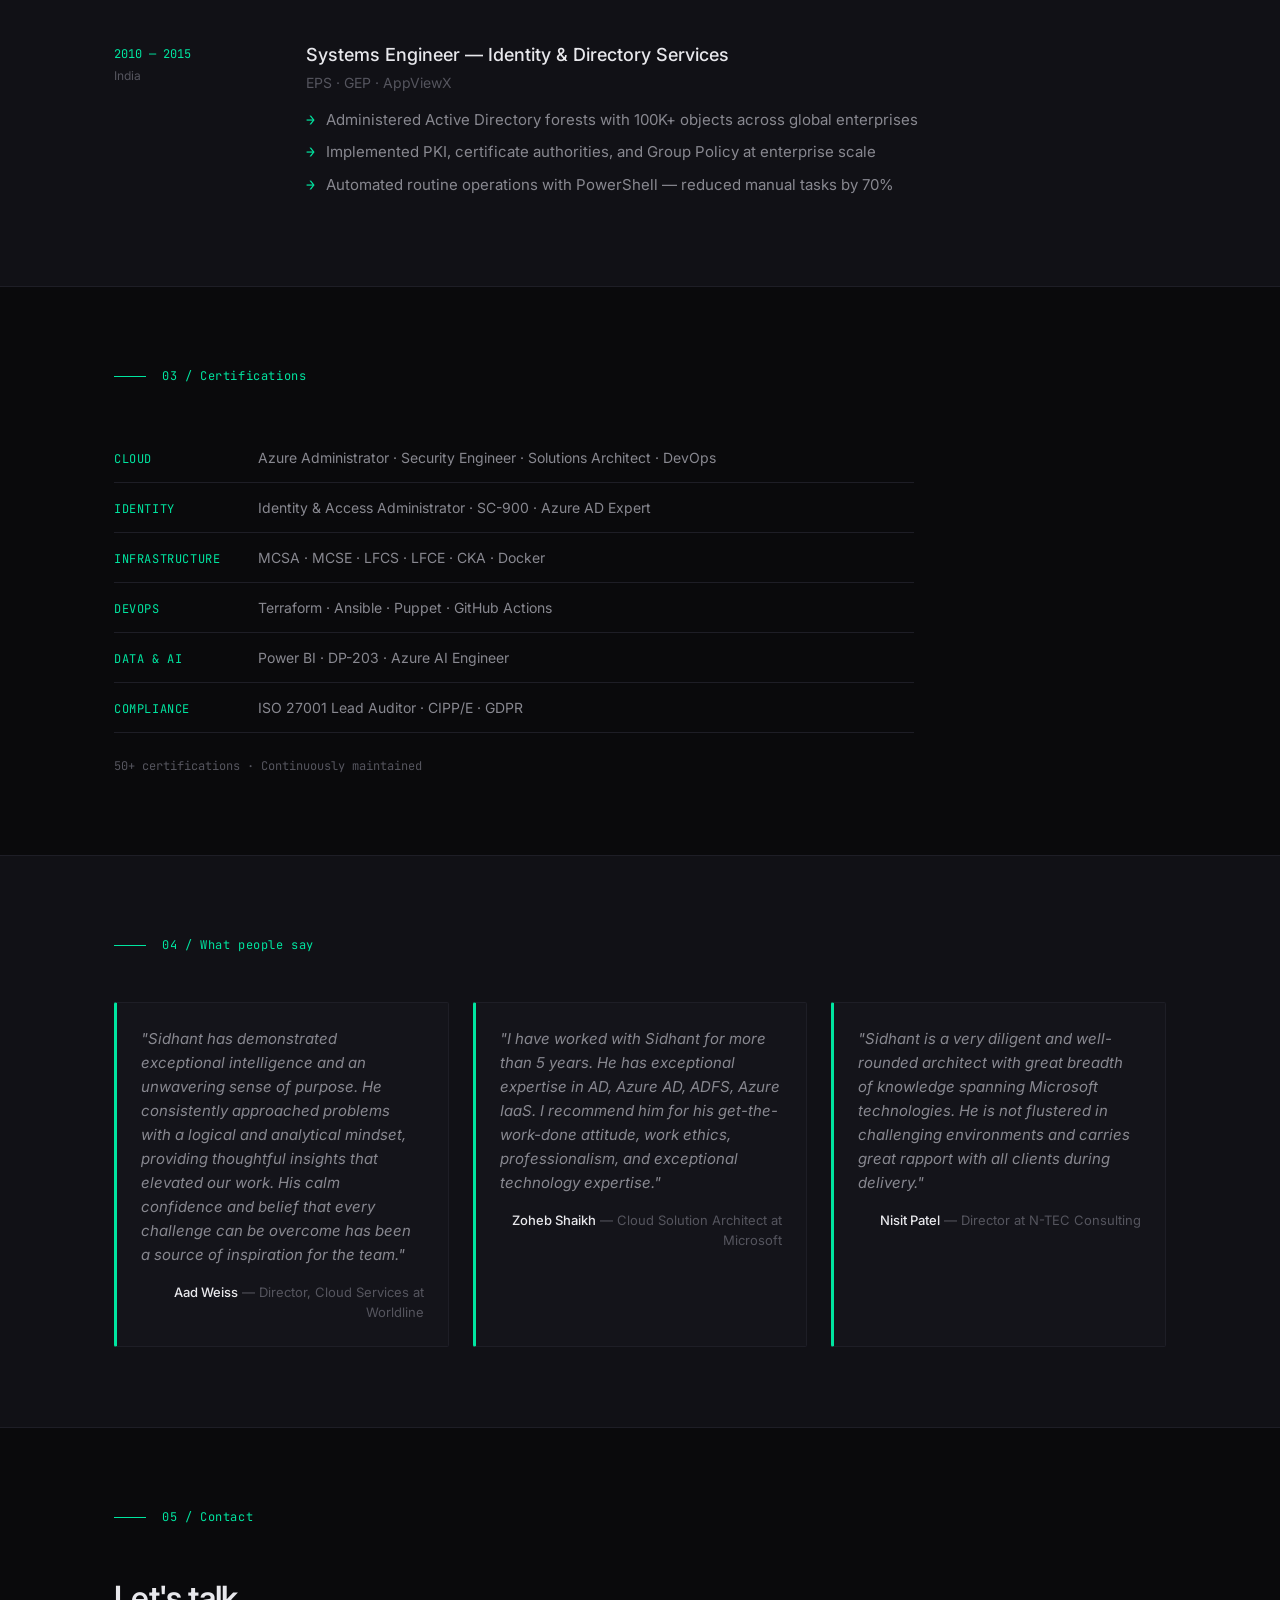
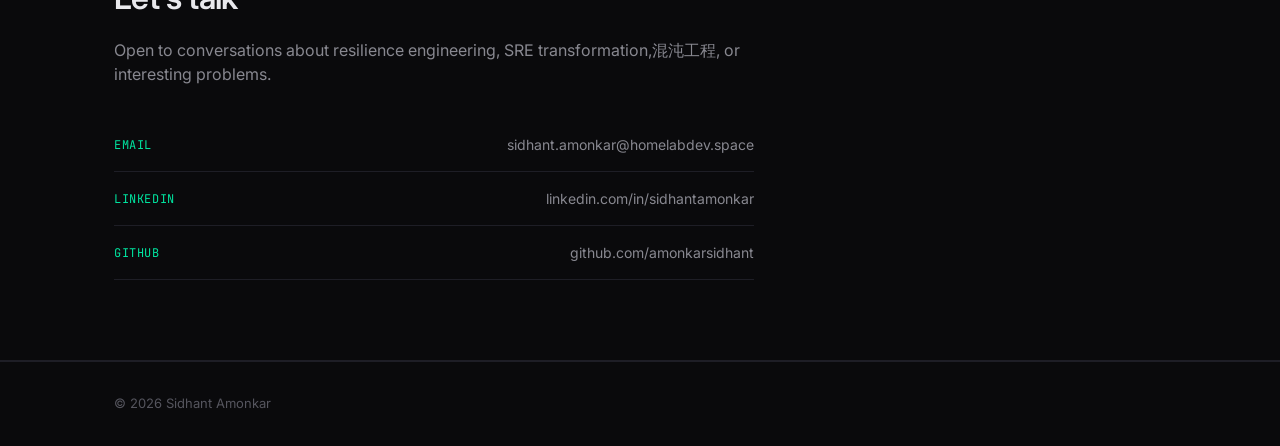
==== commit 866145db: "style(portfolio): control room redesign — dark, engineered, purposeful - Dark theme with subtle grid" ====
--- a/portfolio/index.html
+++ b/portfolio/index.html
@@ -3,111 +3,249 @@
 <head>
   <meta charset="UTF-8">
   <meta name="viewport" content="width=device-width, initial-scale=1.0">
-  <title>Sidhant Amonkar</title>
-  <meta name="description" content="Engineering Manager — Resilience & Quality. Building systems that survive failure.">
+  <title>Sidhant Amonkar — Engineering Manager, Resilience</title>
+  <meta name="description" content="Engineering Manager specializing in Chaos Engineering, SRE, and building systems that survive failure. Currently at Worldline.">
   <link rel="preconnect" href="https://fonts.googleapis.com">
   <link rel="preconnect" href="https://fonts.gstatic.com" crossorigin>
-  <link href="https://fonts.googleapis.com/css2?family=Inter:wght@300;400;500;600&display=swap" rel="stylesheet">
+  <link href="https://fonts.googleapis.com/css2?family=JetBrains+Mono:wght@400;500;600&family=Inter:wght@300;400;500;600&display=swap" rel="stylesheet">
   <link rel="stylesheet" href="style.css">
 </head>
 <body>
-  <header class="header">
-    <div class="container">
-      <a href="#" class="logo">SA</a>
-      <nav class="nav">
-        <a href="#about">About</a>
-        <a href="#experience">Experience</a>
-        <a href="#contact">Contact</a>
-      </nav>
-    </div>
-  </header>
+  <div class="grid-bg"></div>
 
   <main>
+    <!-- Status bar -->
+    <header class="status-bar">
+      <div class="container status-inner">
+        <span class="status-item">
+          <span class="status-dot online"></span>
+          Available for select engagements
+        </span>
+        <span class="status-item">Worldline · Netherlands</span>
+      </div>
+    </header>
+
+    <!-- Hero -->
     <section class="hero">
       <div class="container">
-        <h1>Sidhant Amonkar</h1>
-        <p class="role">Engineering Manager — Resilience & Quality<br>Worldline, Netherlands</p>
-        <p class="tagline">Building systems that don’t just work, but survive failure.</p>
-      </div>
-    </section>
-
-    <section id="about" class="section">
-      <div class="container">
-        <h2>About</h2>
-        <p>I lead resilience and quality engineering. My approach combines Chaos Engineering, service maturity assessments (QualiFrame), and data-driven risk management to ensure services are robust, observable, and production-ready.</p>
-        <p>I champion blameless postmortems, proactive testing, and a culture of continuous improvement. I focus on engineering for reality—not just theory.</p>
-        <p class="focus">Focus: Chaos Engineering • SLOs • Observability • Team Leadership</p>
-      </div>
-    </section>
-
-    <section id="experience" class="section">
-      <div class="container">
-        <h2>Experience</h2>
-        <div class="timeline">
-          <div class="role-block">
-            <h3>Engineering Manager — Resilience & Quality</h3>
-            <p class="meta">Worldline • 2022 — Present • Netherlands</p>
-            <ul>
-              <li>Lead resilience engineering and quality assurance</li>
-              <li>Implemented Chaos Engineering and QualiFrame maturity framework</li>
-              <li>Established SLOs, error budgets, and automated alerting</li>
-              <li>Champion blameless postmortems and test-in-production practices</li>
-            </ul>
-          </div>
-          <div class="role-block">
-            <h3>Cloud Solution Architect / Identity Specialist</h3>
-            <p class="meta">Atos, Infosys, NTT DATA • 2015 — 2022 • India, Australia, Remote</p>
-            <ul>
-              <li>Architected large-scale Microsoft identity solutions (ADFS, Azure AD, hybrid sync)</li>
-              <li>Designed infrastructure-as-code patterns for Azure landing zones</li>
-              <li>Advised on cloud migration, compliance (ISO 27001, PCI-DSS), and automation</li>
-            </ul>
-          </div>
-          <div class="role-block">
-            <h3>Systems Engineer / Identity Consultant</h3>
-            <p class="meta">EPS, GEP, AppViewX • 2010 — 2015</p>
-            <ul>
-              <li>Built and maintained Active Directory forests (100K+ objects)</li>
-              <li>Implemented PKI, Group Policy, DNS/DHCP infrastructure</li>
-              <li>Automated with PowerShell; reduced deployment time by 70%</li>
-            </ul>
-          </div>
-        </div>
-      </div>
-    </section>
-
-    <section id="certifications" class="section">
-      <div class="container">
-        <h2>Certifications</h2>
-        <p class="count">50+ across cloud, security, identity, DevOps</p>
-        <ul class="cert-list">
-          <li>Microsoft Azure (Administrator, Security Engineer, Solutions Architect, DevOps)</li>
-          <li>Security & Identity (Identity and Access Administrator, SC-900, Azure Security)</li>
-          <li>Windows Server (MCSA, MCSE, MDAA, Modern Desktop)</li>
-          <li>Linux & Open Source (LFCS, LFCE, Kubernetes CKA, Docker, OpenShift)</li>
-          <li>DevOps & Automation (Terraform, Ansible, Puppet, GitHub Actions, Azure DevOps)</li>
-          <li>Data & AI (Power BI, Azure AI Engineer, DP-203)</li>
-          <li>Networking (Azure Network Engineer, MCSA Networking, Cisco CCNA)</li>
-          <li>Privacy & Compliance (ISO 27001 Lead Auditor, GDPR, CIPP/E)</li>
-        </ul>
-      </div>
-    </section>
-
-    <section id="contact" class="section">
-      <div class="container">
-        <h2>Contact</h2>
-        <ul class="contact-list">
-          <li><a href="mailto:sidhant.amonkar@homelabdev.space">sidhant.amonkar@homelabdev.space</a></li>
-          <li><a href="https://linkedin.com/in/sidhantamonkar" target="_blank" rel="noopener">LinkedIn</a></li>
-          <li><a href="https://github.com/amonkarsidhant" target="_blank" rel="noopener">GitHub</a></li>
-        </ul>
+        <div class="hero-grid">
+          <div class="hero-left">
+            <p class="label">Engineering Manager — Resilience & Quality</p>
+            <h1>Sidhant<br>Amonkar</h1>
+            <p class="hero-statement">I build systems that don't fail when it matters most.</p>
+          </div>
+          <div class="hero-right">
+            <div class="stat-block">
+              <span class="stat-number">15+</span>
+              <span class="stat-label">years in infrastructure</span>
+            </div>
+            <div class="stat-block">
+              <span class="stat-number">50+</span>
+              <span class="stat-label">IT certifications</span>
+            </div>
+            <div class="stat-block">
+              <span class="stat-number">3</span>
+              <span class="stat-label">continents worked</span>
+            </div>
+          </div>
+        </div>
+      </div>
+    </section>
+
+    <!-- What I do -->
+    <section class="section">
+      <div class="container">
+        <div class="section-label">
+          <span class="line"></span>
+          <span>01 / What I do</span>
+        </div>
+        <div class="content-grid">
+          <div class="content-main">
+            <p class="lead">Chaos Engineering · SRE · Reliability</p>
+            <p>I lead resilience and quality engineering at Worldline, where I ensure our payment platforms can withstand real-world failures — not just pass synthetic tests.</p>
+            <p>My work involves deliberately breaking systems in controlled ways, establishing SLOs and error budgets, running blameless postmortems, and building a culture where teams learn from incidents instead of hiding them.</p>
+            <p>I've architected identity infrastructure at scale, migrated enterprise workloads to cloud, and built the kind of operational maturity that prevents 3am wake-ups.</p>
+          </div>
+          <aside class="content-aside">
+            <div class="aside-block">
+              <h3>Core disciplines</h3>
+              <ul>
+                <li>Chaos Engineering (custom frameworks)</li>
+                <li>Service Maturity (QualiFrame)</li>
+                <li>SLOs / Error Budgets</li>
+                <li>Blameless Postmortems</li>
+                <li>Azure & Microsoft Identity</li>
+                <li>Observability (Prometheus, Grafana, Loki)</li>
+              </ul>
+            </div>
+          </aside>
+        </div>
+      </div>
+    </section>
+
+    <!-- Experience -->
+    <section class="section section-dark">
+      <div class="container">
+        <div class="section-label">
+          <span class="line"></span>
+          <span>02 / Experience</span>
+        </div>
+        <div class="work-list">
+          <article class="work-item">
+            <div class="work-meta">
+              <span class="work-period">2022 — Present</span>
+              <span class="work-location">Netherlands</span>
+            </div>
+            <div class="work-content">
+              <h3>Engineering Manager — Resilience & Quality</h3>
+              <p class="work-company">Worldline</p>
+              <ul class="work-points">
+                <li>Own resilience engineering across European payment platforms serving millions of transactions daily</li>
+                <li>Built QualiFrame — internal service maturity assessment framework adopted across 4 teams</li>
+                <li>Reduced P1 incidents by 40% through systematic chaos experiments and recovery playbooks</li>
+                <li>Established SLOs and error budget policies with data-driven alerting thresholds</li>
+                <li>Lead team of 8 engineers across reliability, observability, and quality domains</li>
+              </ul>
+            </div>
+          </article>
+          <article class="work-item">
+            <div class="work-meta">
+              <span class="work-period">2015 — 2022</span>
+              <span class="work-location">India / Australia</span>
+            </div>
+            <div class="work-content">
+              <h3>Cloud Solution Architect — Identity & Infrastructure</h3>
+              <p class="work-company">Atos · Infosys · NTT DATA</p>
+              <ul class="work-points">
+                <li>Architected hybrid identity solutions (Azure AD, ADFS, AD Connect) for Fortune 500 enterprises</li>
+                <li>Delivered Azure landing zones with infrastructure-as-code (Terraform, ARM) for banking and government clients</li>
+                <li>Led migration of 200+ server infrastructure to Azure with zero-downtime cutover</li>
+                <li>Built reusable deployment frameworks reducing new environment provisioning from weeks to hours</li>
+              </ul>
+            </div>
+          </article>
+          <article class="work-item">
+            <div class="work-meta">
+              <span class="work-period">2010 — 2015</span>
+              <span class="work-location">India</span>
+            </div>
+            <div class="work-content">
+              <h3>Systems Engineer — Identity & Directory Services</h3>
+              <p class="work-company">EPS · GEP · AppViewX</p>
+              <ul class="work-points">
+                <li>Administered Active Directory forests with 100K+ objects across global enterprises</li>
+                <li>Implemented PKI, certificate authorities, and Group Policy at enterprise scale</li>
+                <li>Automated routine operations with PowerShell — reduced manual tasks by 70%</li>
+              </ul>
+            </div>
+          </article>
+        </div>
+      </div>
+    </section>
+
+    <!-- Certifications -->
+    <section class="section">
+      <div class="container">
+        <div class="section-label">
+          <span class="line"></span>
+          <span>03 / Certifications</span>
+        </div>
+        <div class="cert-layout">
+          <div class="cert-categories">
+            <div class="cert-row">
+              <span class="cert-domain">Cloud</span>
+              <span class="cert-items">Azure Administrator · Security Engineer · Solutions Architect · DevOps</span>
+            </div>
+            <div class="cert-row">
+              <span class="cert-domain">Identity</span>
+              <span class="cert-items">Identity & Access Administrator · SC-900 · Azure AD Expert</span>
+            </div>
+            <div class="cert-row">
+              <span class="cert-domain">Infrastructure</span>
+              <span class="cert-items">MCSA · MCSE · LFCS · LFCE · CKA · Docker</span>
+            </div>
+            <div class="cert-row">
+              <span class="cert-domain">DevOps</span>
+              <span class="cert-items">Terraform · Ansible · Puppet · GitHub Actions</span>
+            </div>
+            <div class="cert-row">
+              <span class="cert-domain">Data & AI</span>
+              <span class="cert-items">Power BI · DP-203 · Azure AI Engineer</span>
+            </div>
+            <div class="cert-row">
+              <span class="cert-domain">Compliance</span>
+              <span class="cert-items">ISO 27001 Lead Auditor · CIPP/E · GDPR</span>
+            </div>
+          </div>
+          <p class="cert-count">50+ certifications · Continuously maintained</p>
+        </div>
+      </div>
+    </section>
+
+    <!-- Recommendations -->
+    <section class="section section-dark">
+      <div class="container">
+        <div class="section-label">
+          <span class="line"></span>
+          <span>04 / What people say</span>
+        </div>
+        <div class="quotes-grid">
+          <blockquote class="quote">
+            <p>"Sidhant has demonstrated exceptional intelligence and an unwavering sense of purpose. He consistently approached problems with a logical and analytical mindset, providing thoughtful insights that elevated our work. His calm confidence and belief that every challenge can be overcome has been a source of inspiration for the team."</p>
+            <footer>
+              <strong>Aad Weiss</strong> — Director, Cloud Services at Worldline
+            </footer>
+          </blockquote>
+          <blockquote class="quote">
+            <p>"I have worked with Sidhant for more than 5 years. He has exceptional expertise in AD, Azure AD, ADFS, Azure IaaS. I recommend him for his get-the-work-done attitude, work ethics, professionalism, and exceptional technology expertise."</p>
+            <footer>
+              <strong>Zoheb Shaikh</strong> — Cloud Solution Architect at Microsoft
+            </footer>
+          </blockquote>
+          <blockquote class="quote">
+            <p>"Sidhant is a very diligent and well-rounded architect with great breadth of knowledge spanning Microsoft technologies. He is not flustered in challenging environments and carries great rapport with all clients during delivery."</p>
+            <footer>
+              <strong>Nisit Patel</strong> — Director at N-TEC Consulting
+            </footer>
+          </blockquote>
+        </div>
+      </div>
+    </section>
+
+    <!-- Contact -->
+    <section class="section">
+      <div class="container">
+        <div class="section-label">
+          <span class="line"></span>
+          <span>05 / Contact</span>
+        </div>
+        <div class="contact-layout">
+          <div class="contact-main">
+            <h2>Let's talk</h2>
+            <p>Open to conversations about resilience engineering, SRE transformation,混沌工程, or interesting problems.</p>
+            <div class="contact-links">
+              <a href="mailto:sidhant.amonkar@homelabdev.space" class="contact-link">
+                <span class="link-label">Email</span>
+                <span class="link-value">sidhant.amonkar@homelabdev.space</span>
+              </a>
+              <a href="https://linkedin.com/in/sidhantamonkar" class="contact-link" target="_blank" rel="noopener">
+                <span class="link-label">LinkedIn</span>
+                <span class="link-value">linkedin.com/in/sidhantamonkar</span>
+              </a>
+              <a href="https://github.com/amonkarsidhant" class="contact-link" target="_blank" rel="noopener">
+                <span class="link-label">GitHub</span>
+                <span class="link-value">github.com/amonkarsidhant</span>
+              </a>
+            </div>
+          </div>
+        </div>
       </div>
     </section>
   </main>
 
   <footer class="footer">
     <div class="container">
-      <p>&copy; 2025 Sidhant Amonkar</p>
+      <p>&copy; <span id="year"></span> Sidhant Amonkar</p>
     </div>
   </footer>
 
--- a/portfolio/style.css
+++ b/portfolio/style.css
@@ -1,21 +1,36 @@
-/* Minimalist — pure content, no decoration */
+/* Control room aesthetic — engineered precision, dark, structured */
 :root {
-  --bg: #ffffff;
-  --fg: #000000;
-  --secondary: #555555;
-  --spacing: 2rem;
-  --max: 720px;
+  --bg: #0a0a0c;
+  --bg-alt: #111116;
+  --bg-card: #14141a;
+  --fg: #e8e8ec;
+  --fg-dim: #888890;
+  --fg-muted: #55555e;
+  --accent: #00e5a0;
+  --accent-dim: #00b07a;
+  --border: #1e1e26;
+  --border-light: #2a2a34;
+  --code-font: 'JetBrains Mono', 'Fira Code', 'SF Mono', monospace;
+  --sans-font: 'Inter', -apple-system, BlinkMacSystemFont, sans-serif;
+  --spacing: 1.5rem;
+  --max: 1100px;
 }
 
 *, *::before, *::after { box-sizing: border-box; margin: 0; padding: 0; }
 
 html {
-  font-size: 18px;
+  font-size: 16px;
   scroll-behavior: smooth;
-}
+  scrollbar-width: thin;
+  scrollbar-color: var(--border-light) var(--bg);
+}
+
+::-webkit-scrollbar { width: 6px; }
+::-webkit-scrollbar-track { background: var(--bg); }
+::-webkit-scrollbar-thumb { background: var(--border-light); border-radius: 3px; }
 
 body {
-  font-family: 'Inter', -apple-system, BlinkMacSystemFont, 'Segoe UI', sans-serif;
+  font-family: var(--sans-font);
   background: var(--bg);
   color: var(--fg);
   line-height: 1.5;
@@ -23,149 +38,346 @@
   -moz-osx-font-smoothing: grayscale;
 }
 
+/* Subtle grid background */
+.grid-bg {
+  position: fixed;
+  inset: 0;
+  background-image:
+    linear-gradient(var(--border) 1px, transparent 1px),
+    linear-gradient(90deg, var(--border) 1px, transparent 1px);
+  background-size: 40px 40px;
+  opacity: 0.4;
+  pointer-events: none;
+  z-index: 0;
+}
+
 .container {
   max-width: var(--max);
   margin: 0 auto;
   padding: 0 var(--spacing);
-}
-
-/* Header */
-.header {
-  border-bottom: 1px solid var(--fg);
+  position: relative;
+  z-index: 1;
+}
+
+/* Status bar */
+.status-bar {
+  background: var(--bg-alt);
+  border-bottom: 1px solid var(--border);
+  padding: 0.625rem 0;
   position: sticky;
   top: 0;
-  background: var(--bg);
-  z-index: 10;
-  padding: 1rem 0;
-}
-.header .container {
+  z-index: 100;
+}
+.status-inner {
   display: flex;
   justify-content: space-between;
   align-items: center;
-}
-.logo {
-  font-weight: 600;
-  font-size: 1rem;
-  text-decoration: none;
-  color: var(--fg);
-}
-.nav { display: flex; gap: 1.5rem; font-size: 0.875rem; }
-.nav a { color: var(--fg); text-decoration: none; }
-.nav a:hover { text-decoration: underline; }
+  font-size: 0.75rem;
+  font-family: var(--code-font);
+  color: var(--fg-muted);
+}
+.status-dot {
+  display: inline-block;
+  width: 6px;
+  height: 6px;
+  border-radius: 50%;
+  margin-right: 0.375rem;
+}
+.status-dot.online {
+  background: var(--accent);
+  box-shadow: 0 0 6px var(--accent);
+}
+
+/* Section labels */
+.section-label {
+  display: flex;
+  align-items: center;
+  gap: 1rem;
+  font-family: var(--code-font);
+  font-size: 0.75rem;
+  color: var(--accent);
+  margin-bottom: 3rem;
+  letter-spacing: 0.05em;
+}
+.section-label .line {
+  width: 2rem;
+  height: 1px;
+  background: var(--accent);
+  flex-shrink: 0;
+}
+
+/* Sections */
+.section {
+  padding: 5rem 0;
+  border-bottom: 1px solid var(--border);
+}
+.section-dark {
+  background: var(--bg-alt);
+}
 
 /* Hero */
 .hero {
-  padding: 6rem 0 4rem;
-  border-bottom: 1px solid var(--fg);
-}
-.hero h1 {
-  font-size: clamp(2.5rem, 8vw, 4.5rem);
+  padding: 6rem 0 5rem;
+  border-bottom: 1px solid var(--border);
+}
+.hero-grid {
+  display: grid;
+  grid-template-columns: 1fr auto;
+  gap: 4rem;
+  align-items: end;
+}
+@media (max-width: 768px) {
+  .hero-grid { grid-template-columns: 1fr; gap: 2.5rem; }
+}
+
+.hero-left .label {
+  font-family: var(--code-font);
+  font-size: 0.75rem;
+  color: var(--accent);
+  letter-spacing: 0.05em;
+  margin-bottom: 1rem;
+}
+.hero-left h1 {
+  font-family: var(--sans-font);
+  font-size: clamp(3rem, 8vw, 6rem);
   font-weight: 600;
-  letter-spacing: -0.03em;
-  line-height: 1.1;
-  margin-bottom: 1rem;
-}
-.role {
-  font-size: 1rem;
-  color: var(--secondary);
+  letter-spacing: -0.04em;
+  line-height: 0.95;
   margin-bottom: 1.5rem;
 }
-.tagline {
+.hero-statement {
+  font-size: 1.125rem;
+  color: var(--fg-dim);
+  max-width: 480px;
+}
+
+.hero-right {
+  display: flex;
+  flex-direction: column;
+  gap: 1.5rem;
+  text-align: right;
+}
+@media (max-width: 768px) {
+  .hero-right { flex-direction: row; text-align: left; }
+}
+.stat-block {
+  display: flex;
+  flex-direction: column;
+  gap: 0.25rem;
+}
+.stat-number {
+  font-family: var(--code-font);
+  font-size: 2.5rem;
+  font-weight: 600;
+  color: var(--fg);
+  line-height: 1;
+}
+.stat-label {
+  font-size: 0.75rem;
+  color: var(--fg-muted);
+  font-family: var(--code-font);
+}
+
+/* Content grid */
+.content-grid {
+  display: grid;
+  grid-template-columns: 1fr 300px;
+  gap: 4rem;
+}
+@media (max-width: 768px) {
+  .content-grid { grid-template-columns: 1fr; gap: 2rem; }
+}
+.lead {
   font-size: 1.25rem;
-  max-width: 600px;
-}
-
-/* Sections */
-.section {
-  padding: 4rem 0;
-  border-bottom: 1px solid var(--fg);
-}
-.section h2 {
-  font-size: 1.25rem;
+  color: var(--fg-dim);
+  margin-bottom: 1.5rem;
+}
+.content-main p {
+  margin-bottom: 1.25rem;
+  color: var(--fg-dim);
+  font-size: 0.9375rem;
+}
+.aside-block h3 {
+  font-size: 0.75rem;
+  text-transform: uppercase;
+  letter-spacing: 0.08em;
+  color: var(--fg-muted);
+  margin-bottom: 1rem;
+}
+.aside-block ul {
+  list-style: none;
+}
+.aside-block li {
+  font-size: 0.875rem;
+  color: var(--fg-dim);
+  padding: 0.375rem 0;
+  border-bottom: 1px solid var(--border);
+  font-family: var(--code-font);
+}
+
+/* Work list */
+.work-list { display: grid; gap: 3rem; }
+.work-item {
+  display: grid;
+  grid-template-columns: 160px 1fr;
+  gap: 2rem;
+}
+@media (max-width: 640px) {
+  .work-item { grid-template-columns: 1fr; gap: 0.75rem; }
+}
+.work-meta {
+  display: flex;
+  flex-direction: column;
+  gap: 0.25rem;
+  padding-top: 0.25rem;
+}
+.work-period {
+  font-family: var(--code-font);
+  font-size: 0.75rem;
+  color: var(--accent);
+}
+.work-location {
+  font-size: 0.75rem;
+  color: var(--fg-muted);
+}
+.work-content h3 {
+  font-size: 1.125rem;
+  font-weight: 500;
+  margin-bottom: 0.25rem;
+}
+.work-company {
+  font-size: 0.875rem;
+  color: var(--fg-muted);
+  margin-bottom: 1rem;
+}
+.work-points {
+  list-style: none;
+  padding: 0;
+}
+.work-points li {
+  position: relative;
+  padding-left: 1.25rem;
+  margin-bottom: 0.625rem;
+  font-size: 0.9375rem;
+  color: var(--fg-dim);
+}
+.work-points li::before {
+  content: '→';
+  position: absolute;
+  left: 0;
+  color: var(--accent);
+  font-family: var(--code-font);
+}
+
+/* Certs */
+.cert-layout { max-width: 800px; }
+.cert-categories { display: grid; gap: 0; }
+.cert-row {
+  display: grid;
+  grid-template-columns: 120px 1fr;
+  gap: 1.5rem;
+  padding: 0.875rem 0;
+  border-bottom: 1px solid var(--border);
+  align-items: baseline;
+}
+@media (max-width: 640px) {
+  .cert-row { grid-template-columns: 1fr; gap: 0.25rem; }
+}
+.cert-domain {
+  font-family: var(--code-font);
+  font-size: 0.75rem;
+  color: var(--accent);
   text-transform: uppercase;
   letter-spacing: 0.05em;
-  margin-bottom: 1.5rem;
-  color: var(--secondary);
-}
-.section p {
-  margin-bottom: 1.25rem;
-  max-width: 600px;
-}
-.section ul {
-  margin-bottom: 1.25rem;
-  padding-left: 1.25rem;
-}
-.section li {
-  margin-bottom: 0.75rem;
-}
-
-/* Timeline */
-.timeline { display: grid; gap: 2.5rem; }
-.role-block h3 {
-  font-size: 1.125rem;
+}
+.cert-items {
+  font-size: 0.875rem;
+  color: var(--fg-dim);
+}
+.cert-count {
+  margin-top: 1.5rem;
+  font-family: var(--code-font);
+  font-size: 0.75rem;
+  color: var(--fg-muted);
+}
+
+/* Quotes */
+.quotes-grid {
+  display: grid;
+  grid-template-columns: repeat(auto-fit, minmax(280px, 1fr));
+  gap: 1.5rem;
+}
+.quote {
+  background: var(--bg-card);
+  border: 1px solid var(--border);
+  border-left: 3px solid var(--accent);
+  padding: 1.5rem;
+  border-radius: 2px;
+}
+.quote p {
+  font-size: 0.9375rem;
+  color: var(--fg-dim);
+  line-height: 1.6;
+  margin-bottom: 1rem;
+  font-style: italic;
+}
+.quote footer {
+  font-size: 0.8125rem;
+  color: var(--fg-muted);
+  text-align: right;
+}
+.quote footer strong {
+  color: var(--fg);
+  font-weight: 500;
+}
+
+/* Contact */
+.contact-layout { max-width: 640px; }
+.contact-main h2 {
+  font-size: 2rem;
   font-weight: 600;
-  margin-bottom: 0.25rem;
-}
-.meta {
+  margin-bottom: 1rem;
+  letter-spacing: -0.02em;
+}
+.contact-main > p {
+  font-size: 1rem;
+  color: var(--fg-dim);
+  margin-bottom: 2rem;
+}
+.contact-links { display: grid; gap: 0; }
+.contact-link {
+  display: flex;
+  justify-content: space-between;
+  align-items: center;
+  padding: 1rem 0;
+  border-bottom: 1px solid var(--border);
+  text-decoration: none;
+  transition: border-color 0.2s ease;
+}
+.contact-link:hover { border-color: var(--accent); }
+.link-label {
+  font-family: var(--code-font);
+  font-size: 0.75rem;
+  color: var(--accent);
+  text-transform: uppercase;
+  letter-spacing: 0.05em;
+}
+.link-value {
   font-size: 0.875rem;
-  color: var(--secondary);
-  margin-bottom: 1rem;
-}
-.role-block ul {
-  list-style: disc;
-}
-
-/* Certs */
-.count {
-  font-size: 0.875rem;
-  color: var(--secondary);
-  margin-bottom: 1.5rem;
-}
-.cert-list {
-  list-style: none;
-  padding-left: 0;
-}
-.cert-list li {
-  padding-left: 1.25rem;
-  position: relative;
-  margin-bottom: 0.75rem;
-}
-.cert-list li::before {
-  content: '—';
-  position: absolute;
-  left: 0;
-}
-
-/* Contact */
-.contact-list {
-  list-style: none;
-  padding-left: 0;
-}
-.contact-list li {
-  margin-bottom: 0.75rem;
-}
-.contact-list a {
-  color: var(--fg);
-  text-decoration: none;
-  border-bottom: 1px solid currentColor;
-  padding-bottom: 1px;
-}
-.contact-list a:hover {
-  opacity: 0.6;
+  color: var(--fg-dim);
 }
 
 /* Footer */
 .footer {
   padding: 2rem 0;
-  text-align: center;
-  font-size: 0.875rem;
-  color: var(--secondary);
-  border-top: 1px solid var(--fg);
+  border-top: 1px solid var(--border);
+  font-size: 0.8125rem;
+  color: var(--fg-muted);
 }
 
 /* Responsive */
-@media (max-width: 600px) {
-  html { font-size: 16px; }
-  .hero { padding: 4rem 0 3rem; }
-  .nav { gap: 1rem; font-size: 0.8125rem; }
-}
+@media (max-width: 640px) {
+  .section { padding: 3.5rem 0; }
+  .hero { padding: 4rem 0 3.5rem; }
+  .hero-left h1 { font-size: 3rem; }
+}
